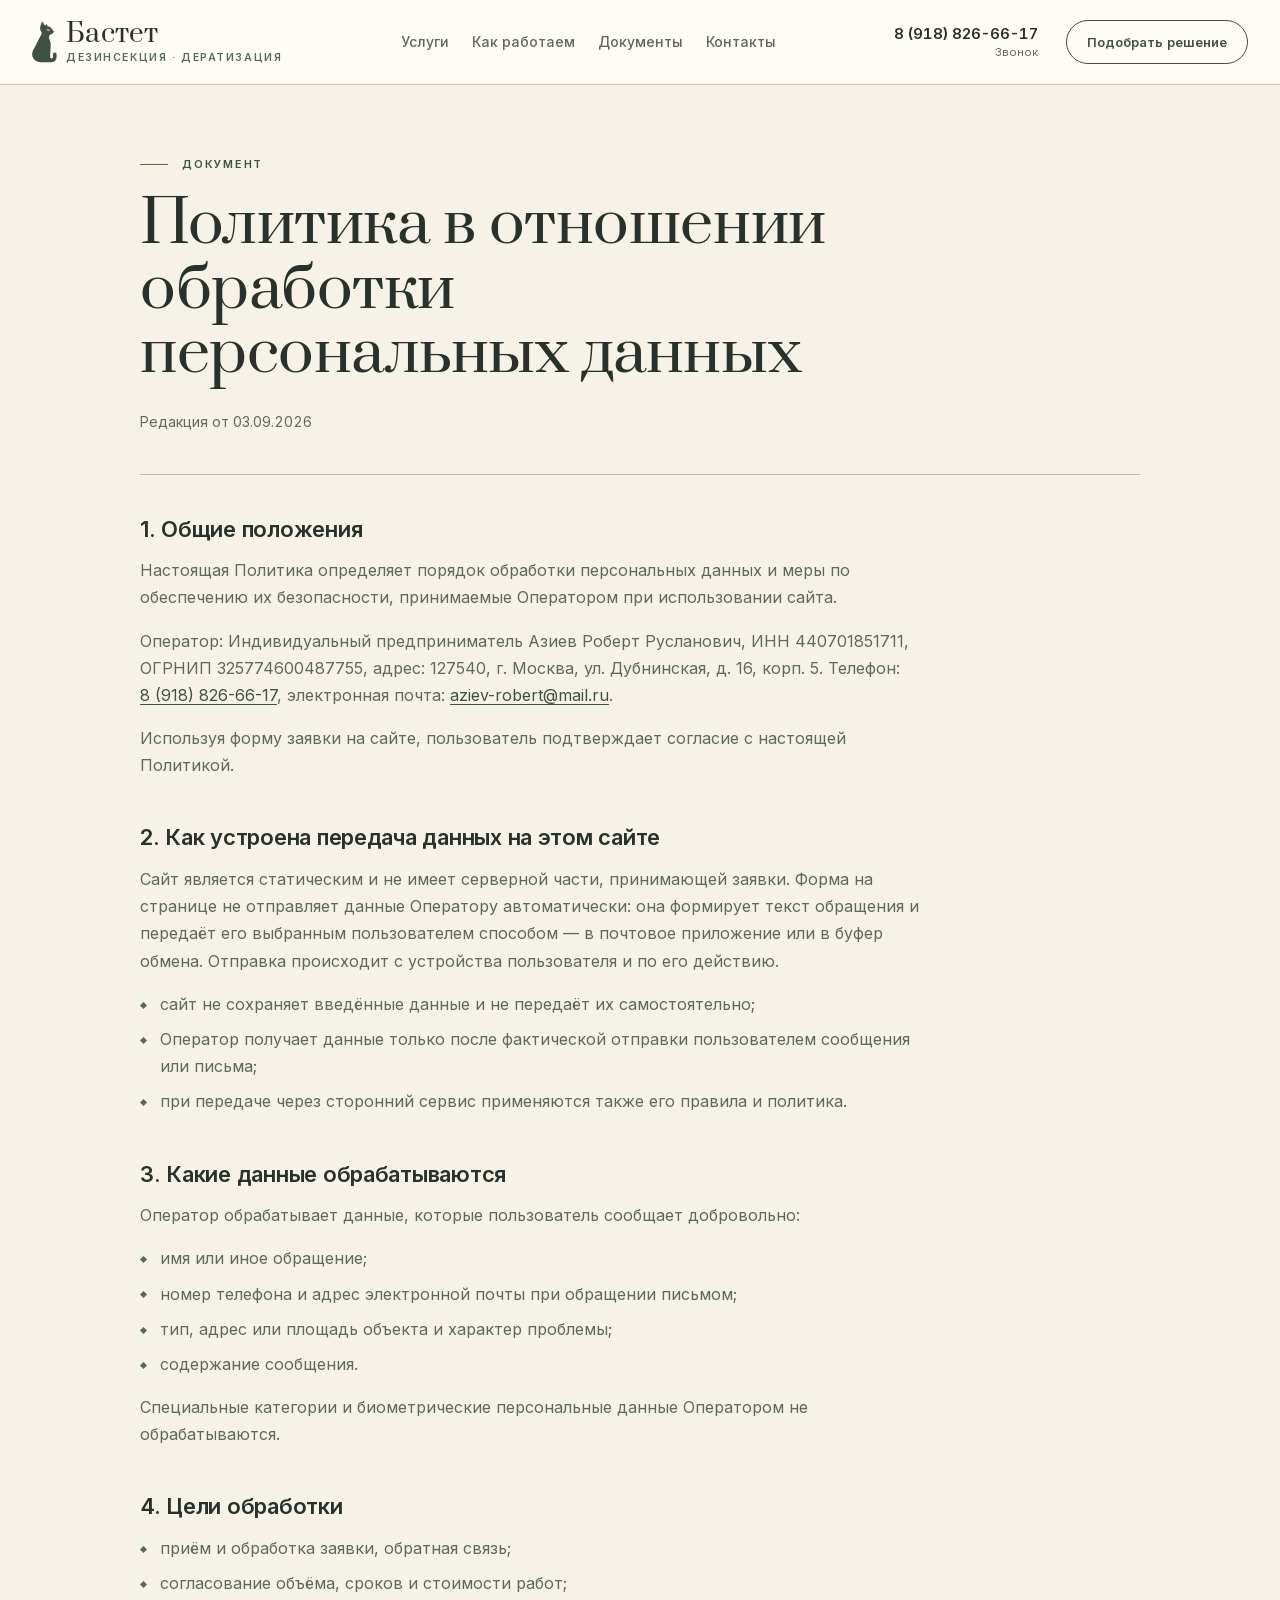
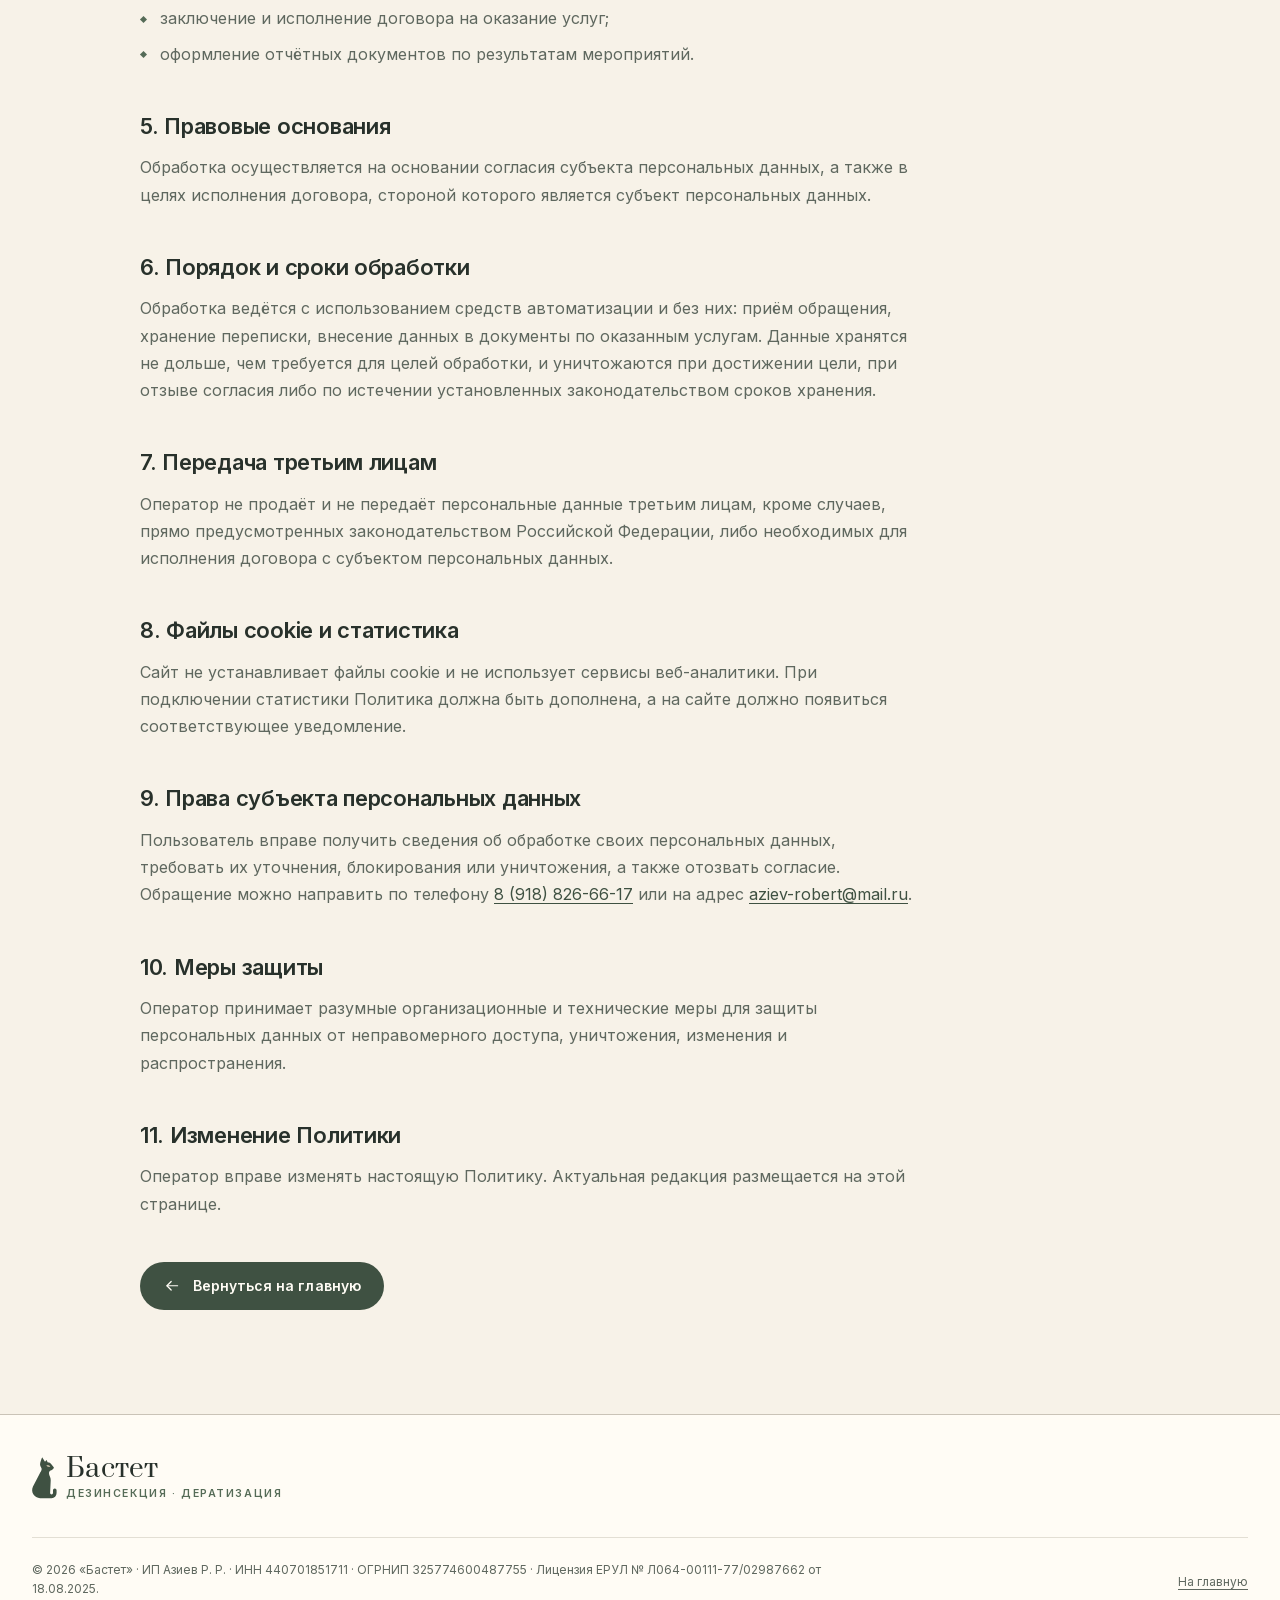
==== privacy.html @ 532c1da9 "«Бастет» — лендинг санитарной службы (V5) Статический сайт (HTML/CSS/vanilla JS): новый фирменный ст" ====
<!doctype html>
<html lang="ru" class="no-js">
<head>
  <meta charset="utf-8">
  <meta name="viewport" content="width=device-width, initial-scale=1">
  <script>document.documentElement.className = 'js';</script>
  <title>Политика обработки персональных данных — Бастет (ИП Азиев Р. Р.)</title>
  <meta name="description" content="Политика обработки персональных данных ИП Азиев Роберт Русланович.">
  <meta name="robots" content="noindex, follow">
  <meta name="theme-color" content="#FFFCF5">
  <link rel="icon" href="assets/icons/favicon.svg" type="image/svg+xml">
  <link rel="apple-touch-icon" href="assets/icons/apple-touch-icon.png">
  <link rel="preload" as="font" type="font/woff2" crossorigin href="assets/fonts/inter-cyrillic.woff2">
  <link rel="preload" as="font" type="font/woff2" crossorigin href="assets/fonts/inter-latin.woff2">
  <link rel="preload" as="font" type="font/woff2" crossorigin href="assets/fonts/prata-regular-cyrillic.woff2">
  <link rel="stylesheet" href="css/fonts.css">
  <link rel="stylesheet" href="css/styles.css">
</head>
<body class="legal-page">

<svg class="icon-sprite" aria-hidden="true" focusable="false" xmlns="http://www.w3.org/2000/svg">
  <!-- Знак «Бастет» — финальный, из brand/sprite-symbols.txt (генератор brand/build-marks.py). Силуэт = currentColor, глаз = CSS-переменная logo-eye. -->
  <symbol id="logo-bastet" viewBox="0 0 64 64"><path fill="currentColor" d="M29.4 3.2 L33.4 9.5 L35.5 7.1 C36.1 8 36.6 9.1 36.9 10.25 C39.4 10.3 41.1 11.5 42.2 12.9 L45.5 17.1 Q46.05 17.95 45.45 18.6 L44.25 19.8 C43.45 20.6 42.55 21.25 41.35 21.6 C39.85 22.05 38.95 23.35 38.95 25.25 C38.95 28.9 41.55 30.7 41.35 35.3 L40.5 53 A2 2 0 0 0 44.5 53 L44.5 49.1 A2.5 2.5 0 0 1 49.5 49.1 L49.5 53 A7 7 0 0 1 42.5 60 L26.5 60 A11 11 0 0 1 16.7 43.99 L25.9 26 C26.9 24 28.75 22 28.75 19.6 C28.75 17.4 26.5 16 26.5 13.2 C26.6 10.4 28.2 6.4 29.4 3.2 Z"/><path fill="var(--logo-eye, #E8D7BF)" style="fill:var(--logo-eye, #E8D7BF)" d="M35.1 14.6 Q38.35 13.35 40.8 16 Q37.6 17.5 35.1 14.6 Z"/></symbol>
  <symbol id="i-arrow-left" viewBox="0 0 24 24" fill="none" stroke="currentColor" stroke-width="1.7" stroke-linecap="round" stroke-linejoin="round"><path d="M20 12H5.5"/><path d="M11.2 6.2 5.4 12l5.8 5.8"/></symbol>
</svg>
  <a class="skip-link" href="#main">Перейти к содержанию</a>

  <header class="site-header scrolled" id="header">
    <div class="container nav-shell">
      <a class="brand" href="index.html" aria-label="Бастет — на главную">
        <svg class="brand-mark" aria-hidden="true" focusable="false"><use href="#logo-bastet"/></svg>
        <span><b>Бастет</b><small>дезинсекция · дератизация</small></span>
      </a>
      <nav class="desktop-nav" aria-label="Основное меню">
        <a href="index.html#services">Услуги</a>
        <a href="index.html#process">Как работаем</a>
        <a href="index.html#documents">Документы</a>
        <a href="index.html#contacts">Контакты</a>
      </nav>
      <a class="header-phone" href="tel:+79188266617"><b>8 (918) 826-66-17</b><small>Звонок</small></a>
      <a class="btn btn-primary header-cta" href="index.html#request">Подобрать решение</a>
    </div>
  </header>

  <main class="legal-main" id="main" tabindex="-1">
    <div class="container">
      <div class="legal-hero">
        <p class="section-label section-label-dark">Документ</p>
        <h1>Политика в&nbsp;отношении обработки персональных данных</h1>
        <p>Редакция от 03.09.2026</p>
      </div>

      <article class="legal-content">
        <!-- Служебная пометка для команды, посетителю не показывается (атрибут hidden).
             Увидеть её на странице: privacy.html?review=1. Когда заказчик утвердит текст,
             пометку удалить вместе с проверками маркера в tools/verify-static.mjs и tools/verify.mjs. -->
        <p class="legal-notice" id="reviewNote" hidden><b>[ПРОВЕРИТЬ]</b> Это типовой текст, подготовленный по структуре Федерального закона от 27.07.2006 № 152-ФЗ. Перед публикацией сайта его должен вычитать и утвердить заказчик — при необходимости с юристом.</p>

        <h2>1. Общие положения</h2>
        <p>Настоящая Политика определяет порядок обработки персональных данных и меры по обеспечению их безопасности, принимаемые Оператором при использовании сайта.</p>
        <p>Оператор: Индивидуальный предприниматель Азиев Роберт Русланович, ИНН 440701851711, ОГРНИП 325774600487755, адрес: 127540, г. Москва, ул. Дубнинская, д. 16, корп. 5. Телефон: <a href="tel:+79188266617">8 (918) 826-66-17</a>, электронная почта: <a href="mailto:aziev-robert@mail.ru">aziev-robert@mail.ru</a>.</p>
        <p>Используя форму заявки на сайте, пользователь подтверждает согласие с настоящей Политикой.</p>

        <h2>2. Как устроена передача данных на этом сайте</h2>
        <p>Сайт является статическим и не имеет серверной части, принимающей заявки. Форма на странице не отправляет данные Оператору автоматически: она формирует текст обращения и передаёт его выбранным пользователем способом — в почтовое приложение или в буфер обмена. Отправка происходит с устройства пользователя и по его действию.</p>
        <ul>
          <li>сайт не сохраняет введённые данные и не передаёт их самостоятельно;</li>
          <li>Оператор получает данные только после фактической отправки пользователем сообщения или письма;</li>
          <li>при передаче через сторонний сервис применяются также его правила и политика.</li>
        </ul>

        <h2>3. Какие данные обрабатываются</h2>
        <p>Оператор обрабатывает данные, которые пользователь сообщает добровольно:</p>
        <ul>
          <li>имя или иное обращение;</li>
          <li>номер телефона и адрес электронной почты при обращении письмом;</li>
          <li>тип, адрес или площадь объекта и характер проблемы;</li>
          <li>содержание сообщения.</li>
        </ul>
        <p>Специальные категории и биометрические персональные данные Оператором не обрабатываются.</p>

        <h2>4. Цели обработки</h2>
        <ul>
          <li>приём и обработка заявки, обратная связь;</li>
          <li>согласование объёма, сроков и стоимости работ;</li>
          <li>заключение и исполнение договора на оказание услуг;</li>
          <li>оформление отчётных документов по результатам мероприятий.</li>
        </ul>

        <h2>5. Правовые основания</h2>
        <p>Обработка осуществляется на основании согласия субъекта персональных данных, а также в целях исполнения договора, стороной которого является субъект персональных данных.</p>

        <h2>6. Порядок и&nbsp;сроки обработки</h2>
        <p>Обработка ведётся с использованием средств автоматизации и без них: приём обращения, хранение переписки, внесение данных в документы по оказанным услугам. Данные хранятся не дольше, чем требуется для целей обработки, и уничтожаются при достижении цели, при отзыве согласия либо по истечении установленных законодательством сроков хранения.</p>

        <h2>7. Передача третьим лицам</h2>
        <p>Оператор не продаёт и не передаёт персональные данные третьим лицам, кроме случаев, прямо предусмотренных законодательством Российской Федерации, либо необходимых для исполнения договора с субъектом персональных данных.</p>

        <h2>8. Файлы cookie и статистика</h2>
        <p>Сайт не устанавливает файлы cookie и не использует сервисы веб-аналитики. При подключении статистики Политика должна быть дополнена, а на сайте должно появиться соответствующее уведомление.</p>

        <h2>9. Права субъекта персональных данных</h2>
        <p>Пользователь вправе получить сведения об обработке своих персональных данных, требовать их уточнения, блокирования или уничтожения, а также отозвать согласие. Обращение можно направить по телефону <a href="tel:+79188266617">8 (918) 826-66-17</a> или на адрес <a href="mailto:aziev-robert@mail.ru">aziev-robert@mail.ru</a>.</p>

        <h2>10. Меры защиты</h2>
        <p>Оператор принимает разумные организационные и технические меры для защиты персональных данных от неправомерного доступа, уничтожения, изменения и распространения.</p>

        <h2>11. Изменение Политики</h2>
        <p>Оператор вправе изменять настоящую Политику. Актуальная редакция размещается на этой странице.</p>

        <p class="legal-back"><a class="btn btn-primary" href="index.html"><i class="ic" aria-hidden="true"><svg aria-hidden="true" focusable="false"><use href="#i-arrow-left"/></svg></i> Вернуться на главную</a></p>
      </article>
    </div>
  </main>

  <footer class="site-footer">
    <div class="container footer-main footer-main-legal">
      <a class="brand footer-brand" href="index.html" aria-label="Бастет — на главную"><svg class="brand-mark" aria-hidden="true" focusable="false"><use href="#logo-bastet"/></svg><span><b>Бастет</b><small>дезинсекция · дератизация</small></span></a>
    </div>
    <div class="container footer-bottom">
      <p>© <span id="year">2026</span> «Бастет» · ИП Азиев Р. Р. · ИНН 440701851711 · ОГРНИП 325774600487755 · Лицензия ЕРУЛ №&nbsp;<span class="nowrap">Л064-00111-77/02987662</span> от 18.08.2025.</p>
      <p><a class="footer-home" href="index.html">На главную</a></p>
    </div>
  </footer>
  <script>
    document.getElementById('year').textContent = String(new Date().getFullYear());
    /* Служебная пометка о вычитке видна только команде: privacy.html?review=1. */
    if (/[?&]review=1(?:&|$)/.test(location.search)) document.getElementById('reviewNote').hidden = false;
  </script>
</body>
</html>
---- css/fonts.css ----
/* Шрифты только локальные.
   Inter (SIL OFL) — текст и интерфейс; вариативный вес 400–700, два сабсета по unicode-range.
   На устройствах Apple стек падает на системный SF Pro через -apple-system.
   Prata (SIL OFL, assets/fonts/Prata-OFL.txt) — только заголовки, название «Бастет» и
   «Стоимость работ». У Prata одно начертание 400: полужирный и курсив не синтезируются
   (font-synthesis: none в styles.css). */
@font-face {
  font-family: "Inter";
  font-style: normal;
  font-weight: 400 700;
  font-display: swap;
  src: url("../assets/fonts/inter-cyrillic.woff2") format("woff2");
  unicode-range: U+0301, U+0400-045F, U+0490-0491, U+04B0-04B1, U+2116;
}

@font-face {
  font-family: "Inter";
  font-style: normal;
  font-weight: 400 700;
  font-display: swap;
  src: url("../assets/fonts/inter-latin.woff2") format("woff2");
  unicode-range: U+0000-00FF, U+0131, U+0152-0153, U+02BB-02BC, U+02C6, U+02DA, U+02DC, U+0304, U+0308, U+0329, U+2000-206F, U+20AC, U+2122, U+2191, U+2193, U+2212, U+2215, U+FEFF, U+FFFD;
}

@font-face {
  font-family: "Prata";
  font-style: normal;
  font-weight: 400;
  font-display: swap;
  src: url("../assets/fonts/prata-regular-latin.woff2") format("woff2");
  unicode-range: U+0000-00FF, U+0131, U+0152-0153, U+02BB-02BC, U+02C6, U+02DA, U+02DC, U+0304, U+0308, U+0329, U+2000-206F, U+20AC, U+2122, U+2191, U+2193, U+2212, U+2215, U+FEFF, U+FFFD;
}

/* Кириллица Prata объявлена после латиницы: при пересечении диапазонов браузер сначала
   проверяет последнее правило. Пробел и неразрывный пробел есть в кириллическом сабсете,
   поэтому заголовок без тире и цифр (например, H1 политики) не тянет латинский файл. */
@font-face {
  font-family: "Prata";
  font-style: normal;
  font-weight: 400;
  font-display: swap;
  src: url("../assets/fonts/prata-regular-cyrillic.woff2") format("woff2");
  unicode-range: U+0020, U+00A0, U+0301, U+0400-045F, U+0490-0491, U+04B0-04B1, U+2116;
}
---- css/styles.css ----
/* ==========================================================================
   «Бастет» V5. Основа — направление «арки» (ivory, песок, шалфей, арка-портал,
   арочные ниши, аркада процесса); дисциплина museum (волосяные линии, тихий
   аккордеон, охристый текстовый полутон); конверсия botanic (тёмная CTA-таблетка,
   заметное поле цены, светлые поля подбора). Правила: _dev/directions/SYNTHESIS.md.
   Prata — только заголовки, «Бастет» и «Стоимость работ», не меньше 18px.
   Цифры (номера, телефон, лицензия, ИНН) — Inter с tabular-nums.
   ========================================================================== */
:root {
  /* палитра V5 */
  --ivory: #F7F2E8;       /* основной фон */
  --milk: #FFFCF5;        /* поверхности, поля */
  --sand: #E8D7BF;        /* цоколь арки, поле цены */
  --sand-soft: #F3E9DA;   /* панели */
  --sand-line: #D9C6A8;   /* контуры арок и полей (декор) */
  --sage: #C8D5C1;        /* панель быстрого подбора */
  --sage-soft: #E6ECE1;   /* вторичные панели, арочные ниши */
  --sage-deep: #556B57;   /* акцентный текст и иконки */
  --sage-dark: #3F5142;   /* CTA, активные состояния, знак */
  --ochre-ink: #7A5F3F;   /* мелкие тёплые акценты текста */
  --ink: #28312B;         /* основной текст */
  --muted: #5F685F;       /* вторичный текст */
  --muted-deep: #5B645C;  /* вторичный текст на тонированных панелях (≥5:1) */
  --field-line: #7C8478;  /* границы полей и круглых кнопок */
  /* промежуточные ступени аркады: песок → шалфей */
  --arcade-2: #EFE8D8;
  --arcade-3: #ECE9DC;
  --arcade-4: #E9EADF;
  /* волосяные линии */
  --line: rgba(92, 76, 52, .17);
  --line-strong: rgba(92, 76, 52, .32);
  --error: #7A3424;
  --white: #FFFFFF;

  --serif: "Prata", Georgia, "Times New Roman", serif;
  --sans: "Inter", -apple-system, BlinkMacSystemFont, "Segoe UI", sans-serif;
  --radius-lg: 28px;
  --radius-md: 18px;
  --radius-sm: 12px;
  --fast: 180ms;
  --control: 320ms;
  --reveal: 520ms;
  --ease: cubic-bezier(.22, 1, .36, 1);
  --container: 1320px;
  --gutter: 32px;
  --section-space: 104px;
  --anchor-offset: 85px;  /* = низ шапки (84 + 1 px линии): над целью нет полосы соседнего раздела */
  --step: 14px;           /* шаг контура арки и цоколя */
  color-scheme: light;
}

*, *::before, *::after { box-sizing: border-box; }
html { min-width: 320px; background: var(--ivory); font-synthesis: none; -webkit-text-size-adjust: 100%; scroll-behavior: smooth; scroll-padding-top: var(--anchor-offset); }
html.hash-aligning { scroll-behavior: auto; }
body { min-width: 320px; margin: 0; background: var(--ivory); color: var(--ink); font-family: var(--sans); font-size: 16px; line-height: 1.6; -webkit-font-smoothing: antialiased; }
img, svg { display: block; max-width: 100%; }
button, input, select, textarea { color: inherit; font: inherit; }
button, a { -webkit-tap-highlight-color: transparent; }
a { color: inherit; text-decoration: none; }
p, h1, h2, h3, h4, ul, ol, dl, dd { margin-top: 0; }
h1, h2, h3, h4 { margin-bottom: 0; font-weight: 600; line-height: 1.15; text-wrap: balance; }
h1, h2 { font-family: var(--serif); font-weight: 400; letter-spacing: -.008em; }
b, strong { font-weight: 600; }
button, [type="button"], [type="submit"] { cursor: pointer; }
:focus-visible { outline: 3px solid var(--sage-dark); outline-offset: 4px; }
::selection { background: var(--sage); color: var(--ink); }
.container { width: min(calc(100% - var(--gutter) * 2), var(--container)); margin-inline: auto; }
.icon-sprite { position: absolute; width: 0; height: 0; overflow: hidden; }
.ic { display: inline-flex; flex: 0 0 auto; width: 1.25em; height: 1.25em; align-items: center; justify-content: center; }
.ic svg { width: 100%; height: 100%; }
.nowrap { white-space: nowrap; }
main:focus { outline: none; }
.visually-hidden { position: absolute !important; width: 1px !important; height: 1px !important; padding: 0 !important; margin: -1px !important; overflow: hidden !important; clip: rect(0,0,0,0) !important; white-space: nowrap !important; border: 0 !important; }
.skip-link { position: fixed; z-index: 1000; top: 12px; left: 12px; padding: 12px 18px; border-radius: 999px; transform: translateY(-180%); background: var(--sage-dark); color: var(--milk); font-weight: 600; }
.skip-link:focus { transform: none; }
.section { padding-block: var(--section-space); }

/* --- Рубрики: короткая охристая черта + капитель. Номеров разделов нет. ---- */
.section-label, .eyebrow, .panel-kicker { display: flex; margin: 0 0 20px; align-items: center; gap: 14px; color: var(--sage-deep); font-size: 11px; font-weight: 600; letter-spacing: .16em; line-height: 1.45; text-transform: uppercase; }
.section-label::before, .eyebrow::before, .panel-kicker::before { flex: 0 0 28px; height: 1px; background: var(--ochre-ink); content: ""; }
.section-label-dark { color: var(--sage-dark); }
/* На тонированных панелях рубрики темнее: контраст ≥7:1 вместо 4.8. */
.request-section .section-label, .license-panel .section-label, .control-grid .section-label, .picker-result .panel-kicker { color: var(--sage-dark); }
.section-heading, .request-heading { display: grid; margin-bottom: 52px; grid-template-columns: minmax(0, 1.6fr) minmax(0, .8fr); gap: 64px; align-items: end; }
.section-heading h2, .request-heading h2, .system-copy > h2, .documents-panel h2, .license-copy h2, .control-grid h2, .contact-inner h2 { font-size: clamp(34px, 3.2vw, 46px); line-height: 1.1; }
.section-heading > p, .request-heading > p { max-width: 400px; margin: 0 0 6px; color: var(--muted); line-height: 1.65; }

/* --- Кнопки: одна тёмная таблетка на экран, остальное — контур ----------- */
.btn { display: inline-flex; min-height: 48px; padding: 12px 22px; border: 1px solid transparent; border-radius: 999px; align-items: center; justify-content: center; gap: 12px; font-size: 14px; font-weight: 600; line-height: 1.25; letter-spacing: .005em; text-align: center; transition: color var(--fast), background-color var(--fast), border-color var(--fast); }
.btn .ic { transition: transform var(--fast) var(--ease); }
.btn:hover .ic { transform: translateX(3px); }
.btn:active { filter: brightness(.95); }
.btn-primary { background: var(--sage-dark); color: var(--milk); }
.btn-primary:hover { background: var(--ink); }
.btn-ghost { border-color: var(--field-line); background: transparent; color: var(--sage-dark); }
.btn-ghost:hover { border-color: var(--sage-dark); background: var(--sage-soft); }
/* Главная CTA: тёмная таблетка с кругом-стрелкой. */
.btn-large { min-height: 58px; padding: 7px 7px 7px 26px; gap: 18px; font-size: 15px; }
.btn-large .ic { width: 44px; height: 44px; padding: 12px; border-radius: 50%; background: var(--sage); color: var(--sage-dark); }
.btn-large:hover .ic { transform: translateX(2px); }
.round-link, .menu-button, .service-more { display: inline-flex; flex: 0 0 auto; width: 58px; height: 58px; padding: 17px; border: 1px solid var(--field-line); border-radius: 50%; align-items: center; justify-content: center; background: transparent; color: var(--sage-dark); transition: color var(--fast), background-color var(--fast), border-color var(--fast), transform var(--control) var(--ease); }
.round-link:hover, .service-more:hover { border-color: var(--sage-dark); background: var(--sage-dark); color: var(--milk); }
.round-link-dark { border-color: var(--sage-dark); background: var(--sage-dark); color: var(--milk); }
.round-link-dark:hover { border-color: var(--ink); background: var(--ink); }

/* --- Шапка: знак + «Бастет» (Prata) + дескриптор ------------------------- */
.site-header { position: sticky; z-index: 100; top: 0; border-bottom: 1px solid var(--line); background: var(--ivory); transition: background-color var(--fast), border-color var(--fast); }
.site-header.scrolled { background: var(--milk); border-bottom-color: var(--line-strong); }
.nav-shell { display: grid; min-height: 84px; grid-template-columns: auto minmax(0, 1fr) auto auto; align-items: center; gap: 28px; }
.brand { display: inline-flex; min-width: 0; justify-self: start; align-items: center; gap: 10px; color: var(--ink); }
/* Финальный знак (brand/sprite-symbols.txt): в квадрате 64 силуэт занимает x 15,5–49,5, y 3,2–60.
   Отрицательные поля ставят спину по краю контейнера и держат грудь ≈ .5em от «Б»;
   основание знака стоит на базовой линии дескриптора (align-items: center + размеры ниже). */
.brand-mark { flex: 0 0 auto; width: 46px; height: 46px; margin: 0 -11px 0 -11px; color: var(--sage-dark); }
.brand span { display: flex; min-width: 0; flex-direction: column; }
.brand b { font-family: var(--serif); font-size: 26px; font-weight: 400; line-height: 1.05; letter-spacing: .01em; }
.brand small { margin-top: 5px; color: var(--sage-deep); font-size: 10.5px; font-weight: 600; letter-spacing: .15em; line-height: 1.2; text-transform: uppercase; white-space: nowrap; }
.desktop-nav { display: flex; justify-content: center; gap: clamp(16px, 1.8vw, 30px); }
.desktop-nav a, .footer-nav a { position: relative; display: inline-flex; min-height: 44px; align-items: center; color: var(--muted); font-size: 14px; font-weight: 500; white-space: nowrap; transition: color var(--fast); }
.desktop-nav a::after { position: absolute; left: 0; right: 0; bottom: 9px; height: 1px; background: var(--ochre-ink); transform: scaleX(0); transform-origin: left; transition: transform var(--control) var(--ease); content: ""; }
.desktop-nav a:hover { color: var(--ink); }
.desktop-nav a:hover::after { transform: scaleX(1); }
.header-phone { display: flex; min-width: 0; padding-block: 8px; flex-direction: column; text-align: right; }
.header-phone b { font-size: 15px; line-height: 1.3; white-space: nowrap; font-variant-numeric: tabular-nums; }
.header-phone small { margin-top: 2px; color: var(--muted); font-size: 11px; line-height: 1.35; }
.header-cta { min-height: 44px; padding-inline: 20px; border-color: var(--sage-dark); background: transparent; color: var(--sage-dark); font-size: 13px; }
.header-cta:hover { background: var(--sage-dark); color: var(--milk); }
.menu-button { display: none; width: 46px; height: 46px; padding: 12px; }
.menu-button:hover { border-color: var(--sage-dark); }
.menu-button[aria-expanded="true"] { border-color: var(--sage-dark); background: var(--sage-dark); color: var(--milk); }
.menu-button .ic-close, .menu-button[aria-expanded="true"] .ic-open { display: none; }
.menu-button[aria-expanded="true"] .ic-close { display: inline-flex; }
/* Подложка под открытым меню: отделяет панель от страницы; касание по ней закрывает меню (app.js). */
.site-header.menu-open::before { position: absolute; top: 100%; left: 0; right: 0; height: 100vh; background: rgba(40, 49, 43, .28); content: ""; }
.mobile-menu { display: none; position: absolute; top: 100%; left: var(--gutter); right: var(--gutter); max-height: calc(100dvh - 96px); overflow: auto; padding: 6px 24px 10px; border: 1px solid var(--line-strong); border-top: 0; border-radius: 0 0 var(--radius-md) var(--radius-md); background: var(--milk); box-shadow: 0 22px 32px -28px rgba(40, 49, 43, .45); }
.mobile-menu.open { display: grid; }
.mobile-menu a { display: flex; min-height: 56px; padding-block: 12px; align-items: center; border-bottom: 1px solid var(--line); font-size: 17px; font-weight: 500; line-height: 1.3; }
.mobile-menu a:last-child { border-bottom: 0; color: var(--sage-dark); font-family: var(--sans); font-size: 17px; font-weight: 600; font-variant-numeric: tabular-nums; }

/* --- Hero: текст слева, фото в арке-портале на цоколе справа -------------- */
.hero { padding: 40px 0 0; }
.hero-card { display: grid; grid-template-columns: minmax(0, 7.4fr) minmax(0, 4.6fr); gap: 64px; align-items: stretch; }
.hero-copy { min-width: 0; padding-bottom: 34px; }
.hero .eyebrow { margin-bottom: 22px; }
.hero h1 { max-width: 800px; font-size: clamp(40px, 3.6vw, 52px); line-height: 1.1; letter-spacing: -.012em; }
.hero h1 span { color: var(--sage-deep); }
.hero-lead { max-width: 700px; margin: 22px 0 0; color: var(--ink); font-size: 17px; line-height: 1.55; text-wrap: pretty; }
/* 12 типов объектов — отдельное поле; колонки собираются сами:
   пищевые объекты / помещения / территория. Маркер — шалфейный ромб.
   Пункты в одну строку (nowrap): ряды колонок одной высоты, без пустых полос;
   колонки 1fr не уже самого длинного пункта. Ширины проверены для 768–1440+.
   Линии рядов идут через всё поле, как в таблице: пункты не последней колонки заходят
   в межколоночный зазор (отрицательное поле = зазору, вклад в ширину колонки прежний),
   поэтому разная ширина колонок не даёт линий разной длины. */
.object-list { --ol-gap: 24px; display: grid; max-width: 800px; margin: 14px 0 0; padding: 4px 22px; grid-template-columns: repeat(3, 1fr); grid-template-rows: repeat(4, auto); grid-auto-flow: column; column-gap: var(--ol-gap); border: 1px solid var(--sand-line); border-radius: var(--radius-md); background: var(--milk); list-style: none; }
.object-list li { position: relative; padding: 8px 0 8px 15px; border-top: 1px solid var(--line); font-size: 14px; line-height: 1.4; white-space: nowrap; }
.object-list li:nth-child(-n+8) { margin-right: calc(var(--ol-gap) * -1); padding-right: var(--ol-gap); }
.object-list li:nth-child(4n+1) { border-top: 0; }
.object-list li::before { position: absolute; left: 1px; top: 15px; width: 5px; height: 5px; background: var(--sage-deep); transform: rotate(45deg); content: ""; }
.hero-actions { display: flex; margin-top: 24px; align-items: center; gap: 12px; }
/* Поле цены — «этикетка»: песок заметно темнее фона, тонкая внутренняя рамка, ниша с ярлыком. */
.price-note { position: relative; display: grid; max-width: 800px; margin: 18px 0 0; padding: 16px 24px 16px 16px; grid-template-columns: 46px minmax(0, 1fr); gap: 18px; align-items: center; border-radius: var(--radius-md); background: var(--sand); color: var(--ink); font-size: 15px; line-height: 1.5; }
.price-note::before { position: absolute; inset: 5px; border: 1px solid rgba(122, 95, 63, .24); border-radius: 13px; pointer-events: none; content: ""; }
.price-note > .ic { width: 46px; height: 56px; padding: 18px 12px 12px; border-radius: 23px 23px 6px 6px; background: var(--milk); color: var(--sage-dark); }
.price-note > span { text-wrap: pretty; }
.price-note b { display: block; margin-bottom: 2px; font-family: var(--serif); font-size: 24px; font-weight: 400; line-height: 1.2; letter-spacing: -.005em; }
.license-line { display: flex; width: fit-content; max-width: 100%; margin: 16px 0 0; padding: 6px 14px 6px 10px; align-items: center; gap: 8px; border: 1px solid var(--line-strong); border-radius: 999px; color: var(--ink); font-size: 13px; font-weight: 500; line-height: 1.4; font-variant-numeric: tabular-nums; }
.license-line .ic { font-size: 18px; color: var(--sage-deep); }

/* Арка: радиус 999px браузер сводит ровно к половине ширины — полукруг при любой
   высоте. Контур концентричен арке (равный зазор сверху и по бокам), цоколь шире арки.
   Высота арки не больше ~двух её ширин: на узком desktop она стоит на полу, а не тянется. */
.hero-visual { --arch-w: calc((min(100vw - 64px, 1320px) - 64px) * .383 - 56px); position: relative; min-width: 0; height: 100%; max-height: calc(var(--arch-w) * 2.1 + var(--step)); margin: var(--step) calc(var(--step) * 2) 0; padding-bottom: var(--step); align-self: end; }
.hero-visual picture { display: block; height: 100%; min-height: 440px; overflow: hidden; border-radius: 999px 999px 0 0; background: var(--sand); }
.hero-visual img { width: 100%; height: 100%; object-fit: cover; object-position: 79% 50%; }
.hero-visual::before { position: absolute; top: calc(var(--step) * -1); left: calc(var(--step) * -1); right: calc(var(--step) * -1); bottom: var(--step); border: 1px solid var(--sand-line); border-bottom: 0; border-radius: 999px 999px 0 0; pointer-events: none; content: ""; }
.hero-visual::after { position: absolute; left: calc(var(--step) * -2); right: calc(var(--step) * -2); bottom: 0; height: var(--step); border-radius: 2px 2px 0 0; background: var(--sand); content: ""; }
.hero-visual img, .service-card img, .system-image img, .contact-photo img { filter: saturate(.92); }

/* --- Proof-rail: «пол», на котором стоит арка; иконки в арочных нишах ----- */
.proof-rail { display: grid; grid-template-columns: repeat(3, minmax(0, 1fr)); border-top: 1px solid var(--line-strong); border-bottom: 1px solid var(--line); }
.proof-item { display: flex; min-width: 0; padding: 24px 28px; align-items: flex-start; gap: 16px; border-left: 1px solid var(--line); }
.proof-item:first-child { padding-left: 0; border-left: 0; }
.proof-item > .ic { width: 42px; height: 52px; padding: 17px 10px 11px; border-radius: 21px 21px 5px 5px; background: var(--sage-soft); color: var(--sage-dark); }
.proof-item > span { display: flex; min-width: 0; flex-direction: column; }
.proof-item b { font-family: var(--serif); font-size: 19px; font-weight: 400; line-height: 1.25; }
.proof-item small { margin-top: 4px; color: var(--muted); font-size: 13px; line-height: 1.45; font-variant-numeric: tabular-nums; }

/* --- Быстрый подбор: шалфейная панель, светлые поля, шаг в круге ---------- */
.quick-section { padding-top: 44px; }
.quick-panel { position: relative; isolation: isolate; display: grid; padding: 32px 36px; overflow: hidden; border-radius: var(--radius-lg); grid-template-columns: minmax(0, 1.15fr) minmax(0, 1fr) 22px minmax(0, 1fr) 58px; align-items: center; gap: 20px; background: var(--sage); }
.quick-panel h2 { max-width: 300px; font-size: 30px; line-height: 1.15; }
.quick-panel .section-label { margin-bottom: 12px; }
/* Цифры — только Inter (правило 1 SYNTHESIS): «2» в заголовке Prata набрана Inter. */
.quick-panel h2 .num { font-family: var(--sans); font-size: .9em; font-weight: 400; font-variant-numeric: tabular-nums; letter-spacing: 0; }
.quick-go-label { display: none; }
/* Единственная водяная кошка на странице — тот же символ, что и логотип, 5%.
   Встаёт сразу за заголовком: у h2 max-width 300px, поэтому left = отступ 36 + 300 — текст
   её не касается. На 1181–1279 места до первого поля нет — кошку не ставим (SYNTHESIS, п. 4). */
.quick-mark { position: absolute; z-index: -1; left: 336px; bottom: 12px; width: 128px; height: 128px; color: var(--sage-dark); opacity: .05; pointer-events: none; --logo-eye: currentColor; }
.quick-field { position: relative; display: grid; min-width: 0; min-height: 84px; padding: 14px 42px 14px 14px; border: 1px solid var(--sage-deep); border-radius: var(--radius-md); grid-template-columns: 36px minmax(0, 1fr); align-items: center; gap: 14px; background: var(--milk); cursor: pointer; transition: border-color var(--fast), background-color var(--fast); }
.quick-field:hover { border-color: var(--sage-dark); background: var(--white); }
.quick-field:focus-within { outline: 3px solid var(--sage-dark); outline-offset: 3px; }
.step-number { display: flex; width: 36px; height: 36px; border-radius: 50%; align-items: center; justify-content: center; background: var(--sage-dark); color: var(--milk); font-size: 14px; font-weight: 600; line-height: 1; font-variant-numeric: tabular-nums; }
.quick-field > span:nth-child(2) { display: flex; min-width: 0; flex-direction: column; }
.quick-field b { font-size: 14px; line-height: 1.3; }
.quick-field small { margin-top: 2px; color: var(--muted); font-size: 13px; line-height: 1.35; overflow-wrap: anywhere; }
.quick-field.filled small { color: var(--ink); font-weight: 500; }
.quick-field select { position: absolute; z-index: 2; inset: 0; width: 100%; height: 100%; font-size: 16px; opacity: 0; cursor: pointer; }
.quick-field > .ic { position: absolute; right: 16px; width: 15px; color: var(--sage-dark); pointer-events: none; }
.quick-arrow { width: 22px; color: var(--sage-dark); }
.quick-error { grid-column: 1 / -1; margin: 0; color: var(--error); font-size: 13px; font-weight: 600; }
.quick-error:empty { display: none; }

/* --- Услуги: тихий аккордеон на волосяных линиях, фото раскрытой — в арке -- */
.service-gallery { border-top: 1px solid var(--line-strong); }
.service-card { position: relative; display: grid; min-width: 0; border-bottom: 1px solid var(--line-strong); grid-template-columns: 64px minmax(0, 340px) minmax(0, 1fr) 52px; grid-template-areas: "title title title action" ". media detail detail"; column-gap: 40px; cursor: pointer; }
.service-card.is-open { cursor: default; }
.service-card-copy { display: grid; min-width: 0; min-height: 104px; grid-area: title; grid-template-columns: 64px minmax(0, 1fr); column-gap: 40px; align-items: center; }
.service-card-copy > span { color: var(--ochre-ink); font-size: 15px; font-weight: 600; letter-spacing: .06em; font-variant-numeric: tabular-nums; }
.service-card-copy h3 { font-family: var(--serif); font-size: clamp(26px, 2.7vw, 38px); font-weight: 400; line-height: 1.15; letter-spacing: -.008em; }
.service-more { grid-area: action; align-self: center; width: 52px; height: 52px; padding: 15px; }
.service-card.is-open .service-more { border-color: var(--sage-dark); background: var(--sage-dark); color: var(--milk); transform: rotate(90deg); cursor: default; }
.service-card > picture, .service-card-detail { display: none; }
.service-card.is-open > picture, .no-js .service-card > picture { display: block; grid-area: media; min-width: 0; margin: 0 0 44px; aspect-ratio: 4 / 5; overflow: hidden; border-radius: 50% 50% var(--radius-sm) var(--radius-sm) / 40% 40% var(--radius-sm) var(--radius-sm); background: var(--sand); }
.service-card picture img { width: 100%; height: 100%; object-fit: cover; object-position: 40% 50%; }
.service-card.is-open .service-card-detail, .no-js .service-card-detail { display: block; grid-area: detail; min-width: 0; margin: 0 0 44px; align-self: center; }
.service-card.is-open > picture, .service-card.is-open .service-card-detail { animation: panel-in var(--control) var(--ease); }
.service-card-detail .panel-kicker { margin-bottom: 16px; }
.service-card-detail h4 { max-width: 640px; font-family: var(--serif); font-size: clamp(24px, 2.3vw, 32px); font-weight: 400; line-height: 1.22; }
.service-card-detail > p:not(.panel-kicker) { max-width: 640px; margin: 18px 0 0; color: var(--muted); line-height: 1.65; }
.service-card-detail ul { display: grid; max-width: 640px; padding: 0; margin: 24px 0 0; grid-template-columns: repeat(2, minmax(0, 1fr)); column-gap: 28px; border-top: 1px solid var(--line); list-style: none; }
.service-card-detail li { position: relative; padding: 11px 0 11px 18px; border-bottom: 1px solid var(--line); color: var(--ink); font-size: 14.5px; line-height: 1.45; }
.service-card-detail li::before, .compact-list li::before, .clients-copy li::before, .legal-content li::before { position: absolute; left: 1px; top: 19px; width: 5px; height: 5px; background: var(--sage-deep); transform: rotate(45deg); content: ""; }
/* «Дезинсекция» (раскрыта по умолчанию): в мастере 1200×900 шапочка стоит у самого верхнего
   края кадра, и свод арки срезал голову при любом object-position. Опускаем кадр под свод:
   сверху поле цвета светлой стены с фото, верхний край кадра растушёван в это поле —
   голова целиком внутри арки, фигура не «безголовая». Файлы изображений не менялись. */
.service-card[data-service="disinsection"] > picture { padding-top: 12%; background: #E2DFDA; }
.service-card[data-service="disinsection"] picture img { object-position: 22% 0; -webkit-mask-image: linear-gradient(to bottom, transparent 0, #000 44px); mask-image: linear-gradient(to bottom, transparent 0, #000 44px); }
[data-service="deratization"] img { object-position: 55% center; }
[data-service="acaricidal"] img { object-position: 50% center; }

/* --- Оборудование и препараты: витрина milk, вкладки-таблетка ------------- */
.system-section { border-block: 1px solid var(--line); background: var(--milk); }
.system-panel { display: grid; grid-template-columns: minmax(0, 7fr) minmax(0, 5fr); gap: 32px 56px; }
.system-copy { display: contents; }
.system-copy > .section-label { grid-column: 1 / -1; margin-bottom: -12px; }
.system-copy > h2 { grid-column: 1 / -1; max-width: 820px; }
.system-tabs { display: flex; justify-self: start; padding: 4px; border: 1px solid var(--line-strong); border-radius: 999px; grid-column: 1 / -1; background: var(--ivory); }
.system-tab { min-height: 46px; padding: 12px 26px; border: 0; border-radius: 999px; background: transparent; color: var(--muted); font-size: 14px; font-weight: 600; transition: background-color var(--control), color var(--control); }
.system-tab.active { background: var(--sage-dark); color: var(--milk); }
.system-tab:hover:not(.active) { background: var(--sage-soft); color: var(--ink); }
.system-content { min-width: 0; grid-column: 1; grid-row: 4; align-self: start; transition: opacity 160ms ease; }
.system-content > p { max-width: 680px; margin-bottom: 24px; color: var(--muted); text-wrap: pretty; }
.equipment-grid, .compact-list { display: grid; padding: 0; margin: 0; grid-template-columns: repeat(2, minmax(0, 1fr)); gap: 0 28px; list-style: none; }
.equipment-grid li { display: flex; min-width: 0; min-height: 76px; padding: 14px 0; border-top: 1px solid var(--line); gap: 16px; align-items: center; font-size: 14.5px; line-height: 1.45; }
.equipment-ill { display: block; flex: 0 0 40px; width: 40px; height: 40px; color: var(--sage-deep); --ill-fill: var(--sage-deep); }
.equipment-ill svg { width: 100%; height: 100%; }
.compact-list li { position: relative; padding: 16px 0 16px 18px; border-top: 1px solid var(--line); color: var(--ink); font-size: 14.5px; line-height: 1.45; }
.compact-list li::before { top: 24px; }
.system-image { display: block; min-width: 0; width: 100%; aspect-ratio: 4 / 3; grid-column: 2; grid-row: 4; align-self: start; overflow: hidden; border-radius: var(--radius-lg); background: var(--sand-soft); transition: opacity 160ms ease; }
.system-image img { width: 100%; height: 100%; object-fit: cover; object-position: center; }
.system-content.swapping, .system-image.swapping { opacity: 0; }
.nojs-system { grid-column: 1 / -1; padding-top: 24px; border-top: 1px solid var(--line); }
.nojs-system h3 { margin: 20px 0 12px; font-family: var(--serif); font-size: 24px; font-weight: 400; }
.nojs-system p { color: var(--muted); }

/* --- Процесс: восходящая аркада песок → шалфей --------------------------- */
.process-list { display: grid; padding: 0; margin: 0; grid-template-columns: repeat(5, minmax(0, 1fr)); gap: 14px; align-items: end; border-bottom: 1px solid var(--line-strong); list-style: none; }
.process-list li { display: flex; min-width: 0; min-height: 296px; padding: 36px 20px 32px; border-radius: 999px 999px 0 0; flex-direction: column; align-items: center; background: var(--sand-soft); text-align: center; }
.process-list li:nth-child(2) { min-height: 316px; background: var(--arcade-2); }
.process-list li:nth-child(3) { min-height: 336px; background: var(--arcade-3); }
.process-list li:nth-child(4) { min-height: 356px; background: var(--arcade-4); }
.process-list li:nth-child(5) { min-height: 376px; background: var(--sage-soft); }
.process-list li > span { display: flex; margin-bottom: 14px; flex-direction: column; align-items: center; gap: 14px; }
.process-list li > span .ic { width: 48px; height: 48px; padding: 13px; border-radius: 50%; background: var(--milk); color: var(--sage-dark); }
.process-list li > span b { color: var(--ochre-ink); font-size: 30px; font-weight: 400; line-height: 1; letter-spacing: -.01em; font-variant-numeric: tabular-nums; }
/* Иконка и номер — у вершины арки; подпись прижата к низу. Заголовок — коробка в две строки
   с текстом по нижнему краю, описание — не ниже самого длинного: подписи всех шагов стоят на
   одной линии над плинтусом, а подъём выражают сами арки. */
.process-list h3 { display: flex; min-height: 2.5em; margin-top: auto; align-items: flex-end; justify-content: center; font-family: var(--serif); font-size: 20px; font-weight: 400; line-height: 1.25; }
.process-list p { min-height: calc(2 * 1.55em); max-width: 220px; margin: 10px 0 0; color: var(--muted-deep); font-size: 14px; line-height: 1.55; }

/* --- Контроль эффективности: песочная панель, дни — Inter tabular -------- */
.control-section { padding-top: 0; }
.control-grid { display: grid; padding: 52px; border-radius: var(--radius-lg); grid-template-columns: minmax(0, 1fr) minmax(0, 1fr); gap: 64px; align-items: start; background: var(--sand-soft); }
.control-grid h2 { font-size: clamp(32px, 3.2vw, 46px); }
.control-grid > div > p:last-child { margin: 22px 0 0; color: var(--muted-deep); }
.control-timeline { padding: 0; margin: 0; list-style: none; }
.control-timeline li { display: grid; grid-template-columns: 112px minmax(0, 1fr); gap: 6px 24px; padding: 22px 0; border-top: 1px solid var(--line-strong); }
.control-timeline li:first-child { padding-top: 0; border-top: 0; }
.control-timeline li:last-child { padding-bottom: 0; }
.control-timeline b { display: inline-flex; grid-column: 1; grid-row: 1 / span 2; min-height: 30px; padding: 3px 12px; align-self: start; justify-self: start; align-items: center; border: 1px solid var(--sand-line); border-radius: 999px; background: var(--milk); color: var(--ochre-ink); font-size: 13px; font-weight: 600; line-height: 1.3; white-space: nowrap; font-variant-numeric: tabular-nums; }
.control-timeline strong { grid-column: 2; font-family: var(--serif); font-size: 20px; font-weight: 400; line-height: 1.3; }
.control-timeline span { grid-column: 2; color: var(--muted-deep); font-size: 14.5px; }

/* --- Документы: арочные ниши и волосяные линии --------------------------- */
/* У раздела нет верхнего отступа (он продолжает «Контроль»): после перехода по якорю
   рубрика не должна прилипать к линии шапки. */
.documents-section { padding-top: 0; scroll-margin-top: 24px; }
.documents-panel { display: grid; grid-template-columns: repeat(3, minmax(0, 1fr)); gap: 0 40px; }
.documents-panel > div { grid-column: 1 / -1; padding-bottom: 36px; }
.documents-panel article { display: grid; padding: 28px 0 4px; grid-template-columns: 48px minmax(0, 1fr); gap: 20px; align-items: start; align-content: start; border-top: 1px solid var(--line-strong); }
.documents-panel article > .ic { width: 48px; height: 58px; padding: 19px 12px 13px; border-radius: 24px 24px 6px 6px; background: var(--sage-soft); color: var(--sage-dark); }
.documents-panel h3 { font-family: var(--serif); font-size: 22px; font-weight: 400; line-height: 1.22; }
.documents-panel article p { margin: 10px 0 0; color: var(--muted); font-size: 15px; line-height: 1.55; }

/* --- Лицензия (бейдж) и контрагенты ------------------------------------- */
.license-panel { display: grid; margin-top: 64px; padding: 52px; border-radius: var(--radius-lg); grid-template-columns: minmax(0, 1fr) minmax(0, 1fr); gap: 64px; background: var(--sage-soft); }
.license-copy h2 { font-size: clamp(32px, 3.2vw, 46px); }
/* Бейдж со скруглением 16px: при переносе даты на вторую строку он не превращается в «стадион». */
.license-number { display: flex; width: fit-content; max-width: 100%; margin: 24px 0 22px; padding: 10px 20px; flex-wrap: wrap; align-items: baseline; gap: 2px 12px; border: 1px solid var(--sage-deep); border-radius: 16px; background: var(--milk); color: var(--sage-dark); font-size: 16px; font-weight: 600; line-height: 1.4; font-variant-numeric: tabular-nums; }
.license-number .license-date { color: var(--muted-deep); font-size: 13px; font-weight: 500; }
.license-copy > p:last-child { margin: 0; color: var(--muted-deep); font-size: 15px; }
.clients-copy { padding-left: 48px; border-left: 1px solid var(--line-strong); }
.clients-copy > span { display: block; font-family: var(--serif); font-size: 22px; line-height: 1.3; }
.clients-copy ul { display: grid; padding: 0; margin: 22px 0 18px; border-top: 1px solid var(--line); list-style: none; }
.clients-copy li { position: relative; padding: 11px 0 11px 18px; border-bottom: 1px solid var(--line); color: var(--ink); font-size: 14.5px; line-height: 1.45; }
.clients-copy small { display: block; color: var(--muted-deep); font-size: 12px; line-height: 1.6; }

/* --- Заявка: одна поверхность, результат подбора на песке ----------------- */
.request-section { background: var(--sage-soft); }
.request-section .request-heading > p { color: var(--muted-deep); }
.request-shell { display: grid; border: 1px solid var(--line); border-radius: var(--radius-lg); grid-template-columns: minmax(0, 7fr) minmax(0, 5fr); overflow: hidden; background: var(--milk); }
.request-form { min-width: 0; padding: 44px; }
.field { min-width: 0; margin-bottom: 22px; }
.field > label, .field > legend { display: block; padding: 0; margin-bottom: 9px; font-size: 13px; font-weight: 600; }
.field input, .field select, .field textarea { width: 100%; border: 1px solid var(--field-line); border-radius: var(--radius-sm); background: var(--milk); color: var(--ink); font-size: 16px; transition: border-color var(--fast), background-color var(--fast); }
.field input, .field select { min-height: 52px; padding: 12px 14px; }
.field textarea { min-height: 112px; padding: 14px; resize: vertical; }
.field input::placeholder, .field textarea::placeholder { color: var(--muted); opacity: 1; }
.field input:hover, .field select:hover, .field textarea:hover { border-color: var(--sage-deep); }
.field input:focus, .field select:focus, .field textarea:focus { outline: 2px solid var(--sage-deep); outline-offset: 2px; border-color: var(--sage-deep); background: var(--white); }
.form-row { display: grid; grid-template-columns: repeat(2, minmax(0, 1fr)); gap: 16px; }
.issues-field { padding: 0; margin-inline: 0; border: 0; }
.issues { display: flex; flex-wrap: wrap; gap: 8px; }
.choice { position: relative; }
.choice input { position: absolute; width: 1px; height: 1px; min-height: 0; opacity: 0; }
.choice span { display: inline-flex; min-width: 44px; min-height: 44px; padding: 10px 16px; border: 1px solid var(--field-line); border-radius: 999px; align-items: center; background: var(--milk); color: var(--ink); font-size: 13px; font-weight: 500; cursor: pointer; transition: color var(--fast), background-color var(--fast), border-color var(--fast); }
.choice:hover span { border-color: var(--sage-deep); background: var(--sage-soft); }
.choice input:checked + span { border-color: var(--sage-dark); background: var(--sage-dark); color: var(--milk); }
.choice input:focus-visible + span { outline: 3px solid var(--sage-dark); outline-offset: 3px; }
.consent { display: grid; min-height: 44px; padding-block: 5px; margin: 4px 0 24px; grid-template-columns: 22px minmax(0, 1fr); align-items: start; gap: 12px; color: var(--muted); font-size: 12.5px; line-height: 1.6; cursor: pointer; }
.consent input { width: 22px; height: 22px; margin: 0; accent-color: var(--sage-dark); }
.consent a { color: var(--sage-dark); text-decoration: underline; text-underline-offset: 3px; }
.form-actions { display: flex; flex-wrap: wrap; gap: 10px; }
.form-actions .btn { min-height: 52px; padding-inline: 22px; }
.form-note { margin: 0 0 18px; color: var(--muted); font-size: 12.5px; line-height: 1.5; }
.field-error { margin: 8px 0 0; color: var(--error); font-size: 13px; font-weight: 600; line-height: 1.45; }
.field-error[hidden] { display: none; }
.field-error-consent { margin: -18px 0 22px 34px; }
.field input[aria-invalid="true"] { border-color: var(--error); box-shadow: inset 0 0 0 1px var(--error); }
.consent input[aria-invalid="true"] { outline: 2px solid var(--error); outline-offset: 2px; }
.form-status { min-height: 22px; margin: 16px 0 0; color: var(--error); font-size: 13px; font-weight: 600; }
.form-status.success { color: var(--sage-dark); }
.picker-result { display: flex; min-width: 0; padding: 44px; border-left: 1px solid var(--line); flex-direction: column; justify-content: flex-start; background: var(--sand-soft); }
.picker-result:focus { outline: none; }
.picker-result:focus-visible { outline: 3px solid var(--sage-dark); outline-offset: -3px; }
.picker-result h3 { max-width: 440px; font-family: var(--serif); font-size: 30px; font-weight: 400; line-height: 1.18; }
.picker-result > p:not(.panel-kicker) { margin: 18px 0 0; color: var(--muted-deep); font-size: 15px; }
.result-preview { padding: 0; margin: 26px 0 0; list-style: none; }
.result-preview li { display: flex; min-height: 60px; padding: 12px 0; border-top: 1px solid var(--line-strong); align-items: center; gap: 14px; font-size: 14.5px; }
.result-preview .ic { width: 34px; height: 40px; padding: 13px 8px 7px; border-radius: 17px 17px 4px 4px; background: var(--milk); color: var(--sage-dark); }
.result-service { padding: 20px 0; border-bottom: 1px solid var(--line-strong); }
.result-service > b { font-family: var(--serif); font-size: 21px; font-weight: 400; line-height: 1.25; }
.result-service ul { padding: 0; margin: 10px 0 0; list-style: none; }
.result-service li { margin-top: 8px; color: var(--muted-deep); font-size: 13.5px; line-height: 1.6; }
.result-service li b { color: var(--ink); }
.picker-result > .result-note { margin: 18px 0 0; padding: 14px 16px; border: 1px solid var(--sand-line); border-radius: var(--radius-sm); background: var(--milk); color: var(--ochre-ink); font-size: 13.5px; }

/* --- Контакты: широкий кадр, затем открытые действия ---------------------- */
.contact-section { display: grid; width: min(calc(100% - var(--gutter) * 2), var(--container)); padding-block: var(--section-space); margin-inline: auto; gap: 48px; }
.contact-photo { width: 100%; height: 380px; overflow: hidden; border-radius: var(--radius-lg); background: var(--sand); }
.contact-photo img { width: 100%; height: 100%; object-fit: cover; object-position: 50% 8%; }
.contact-shade { display: none; }
.contact-inner { display: grid; width: 100%; grid-template-columns: minmax(0, 1fr) minmax(0, 1fr); gap: 28px 64px; align-items: start; }
.contact-inner > div:first-child { grid-column: 1; grid-row: 1; }
.contact-inner > div:first-child > p:last-child { max-width: 420px; margin: 22px 0 0; color: var(--muted); }
.contact-inner > .btn { grid-column: 1; justify-self: start; }
.contact-links { grid-column: 2; grid-row: 1 / span 2; }
.contact-links a { display: flex; min-width: 0; min-height: 96px; padding: 20px 0; border-bottom: 1px solid var(--line-strong); align-items: center; gap: 20px; transition: color var(--fast); }
.contact-links a:first-child { border-top: 1px solid var(--line-strong); }
.contact-links a:hover { color: var(--sage-deep); }
.contact-links a > .ic { width: 46px; height: 56px; padding: 18px 12px 12px; border-radius: 23px 23px 6px 6px; background: var(--sage-soft); color: var(--sage-dark); }
.contact-links span { display: flex; min-width: 0; flex-direction: column; }
.contact-links b { font-size: clamp(19px, 2vw, 26px); font-weight: 500; line-height: 1.25; letter-spacing: -.01em; overflow-wrap: anywhere; }
.contact-links a[href^="tel:"] b { font-variant-numeric: tabular-nums; }
.contact-links small { margin-top: 4px; color: var(--muted); font-size: 12.5px; line-height: 1.4; }

/* --- Подвал -------------------------------------------------------------- */
.site-footer { border-top: 1px solid var(--line-strong); background: var(--milk); }
.footer-main { display: grid; padding: 40px 0 36px; grid-template-columns: minmax(0, 1fr) minmax(0, 1.1fr) auto; align-items: start; gap: 40px; }
.footer-id { min-width: 0; }
.footer-owner { margin: 12px 0 0; color: var(--muted); font-size: 13px; }
.requisites { display: grid; margin: 0; grid-template-columns: repeat(3, minmax(0, 1fr)); gap: 20px; }
.requisites dt { color: var(--muted); font-size: 11px; font-weight: 600; letter-spacing: .12em; text-transform: uppercase; }
.requisites dd { margin: 6px 0 0; font-size: 13.5px; font-variant-numeric: tabular-nums; overflow-wrap: anywhere; }
.footer-nav { display: grid; grid-template-columns: auto auto; gap: 0 28px; margin-top: -10px; }
.footer-nav a { min-width: 44px; }
.footer-nav a:hover { color: var(--ink); text-decoration: underline; text-underline-offset: 5px; }
.footer-bottom { display: flex; padding: 22px 0 26px; border-top: 1px solid var(--line); justify-content: space-between; gap: 32px; }
.footer-bottom p { max-width: 820px; margin: 0; color: var(--muted); font-size: 12px; line-height: 1.6; }
.footer-bottom a { text-decoration: underline; text-underline-offset: 3px; }
.footer-bottom .footer-home { display: inline-flex; min-height: 44px; align-items: center; }
.footer-bottom a:hover { color: var(--ink); }

/* Плавающая кнопка «Позвонить» (tel:). */
.floating-contact { position: fixed; z-index: 90; right: 24px; bottom: 24px; display: inline-flex; min-height: 56px; padding: 8px 22px 8px 8px; border-radius: 999px; align-items: center; gap: 12px; background: var(--sage-dark); color: var(--milk); box-shadow: 0 10px 26px -12px rgba(40, 49, 43, .45); font-size: 14px; font-weight: 600; opacity: 0; visibility: hidden; transform: translateY(16px); transition: opacity var(--control), transform var(--control) var(--ease), visibility var(--control), background-color var(--fast); }
.floating-contact .ic { width: 40px; height: 40px; padding: 11px; border-radius: 50%; background: var(--sage); color: var(--sage-dark); }
.floating-contact:hover { background: var(--ink); }
.floating-contact.visible:not(.suppressed) { opacity: 1; visibility: visible; transform: none; }
/* Desktop: телефон и так в липкой шапке, поэтому кнопка — компактный круг в поле страницы
   за правым краем контейнера, а не поверх круглых кнопок аккордеона услуг. Где поля не
   хватает, app.js прячет кнопку, пока она перекрывает кнопку аккордеона. */
@media (min-width: 1181px) {
  .floating-contact { right: max(6px, calc((100vw - var(--container)) / 2 - 56px)); width: 48px; height: 48px; min-height: 0; padding: 0; justify-content: center; }
  .floating-contact span { display: none; }
  .floating-contact .ic { width: 22px; height: 22px; padding: 0; background: none; color: var(--milk); }
}

/* --- Политика ПДн: та же типографика и линии ------------------------------ */
.legal-main { padding-block: 72px var(--section-space); }
.legal-main > .container { max-width: 1000px; }
.legal-hero { padding-bottom: 40px; border-bottom: 1px solid var(--line-strong); }
.legal-hero h1 { max-width: 880px; font-size: clamp(40px, 4.6vw, 60px); line-height: 1.1; }
.legal-hero > p:last-child { margin: 24px 0 0; color: var(--muted); font-size: 14px; font-variant-numeric: tabular-nums; }
.legal-content { max-width: 780px; padding-top: 40px; }
/* Нумерованные заголовки политики — Inter: в Prata «1.», «11.» читаются как «I.», «II.». */
.legal-content h2 { margin: 44px 0 14px; font-family: var(--sans); font-size: 22px; font-weight: 600; line-height: 1.3; letter-spacing: -.012em; }
.legal-content p, .legal-content li { color: var(--muted); line-height: 1.7; }
.legal-content a:not(.btn) { color: var(--sage-dark); text-decoration: underline; text-underline-offset: 3px; overflow-wrap: anywhere; }
.legal-content a[href^="tel:"], .legal-content a[href^="mailto:"], .nojs-request a[href^="tel:"] { white-space: nowrap; }
.legal-content ul { padding-left: 0; list-style: none; }
.legal-content li { position: relative; margin-top: 8px; padding-left: 20px; }
.legal-content li::before { top: .74em; }
.legal-content .legal-notice { padding: 22px 24px; border: 1px solid var(--sand-line); border-radius: var(--radius-md); background: var(--milk); color: var(--ink); }
/* Служебная пометка скрыта (видна только по ?review=1) — первый раздел без лишнего отступа сверху. */
.legal-notice[hidden] + h2 { margin-top: 0; }
.legal-notice b { color: var(--ochre-ink); }
.legal-back { margin: 44px 0 0; }
.legal-back .btn:hover .ic { transform: translateX(-3px); }
.footer-main-legal { grid-template-columns: minmax(0, 1fr) auto; align-items: center; }

/* --- Прогрессивное улучшение: контент никогда не заперт анимацией -------- */
.js .reveal { transform: translateY(16px); opacity: 0; transition: transform var(--reveal) var(--ease), opacity var(--reveal); transition-delay: calc(var(--i, 0) * 40ms); }
.js .reveal.in, .qa-mode .reveal, .no-js .reveal { opacity: 1; transform: none; }
.hero-card.reveal { opacity: 1; transform: none; }
@keyframes panel-in { from { opacity: .25; transform: translateY(8px); } to { opacity: 1; transform: none; } }
.no-js .service-card { grid-template-areas: "title title title title" ". media detail detail"; cursor: default; }
.no-js .service-more, .no-js .system-tabs, .no-js .quick-section, .no-js .request-shell { display: none; }
.no-js .system-panel { display: block; }
.no-js .system-content { margin: 32px 0; }
.no-js .system-image { max-width: 640px; }
.no-js .menu-button { display: none; }
.no-js .request-heading > p { display: none; }
.nojs-request { padding: 32px; border: 1px solid var(--line); border-radius: var(--radius-lg); background: var(--milk); }
.nojs-request p { margin: 0; color: var(--muted-deep); }
.nojs-request p + p { margin-top: 14px; color: var(--ink); font-size: 19px; font-weight: 600; font-variant-numeric: tabular-nums; }
.nojs-request a { color: var(--sage-dark); text-decoration: underline; text-underline-offset: 4px; overflow-wrap: anywhere; }

/* ==========================================================================
   Адаптив
   ========================================================================== */
/* Ноутбуки 1024–1439 (1366×768, 1280×720, 1024×768): первый экран плотнее, чтобы
   CTA и поле цены вошли в окно. Порядок DOM не меняется. */
@media (max-width: 1439px) {
  .hero { padding-top: 24px; }
  .hero .eyebrow { margin-bottom: 14px; }
  .hero-lead { margin-top: 14px; }
  .object-list { --ol-gap: 16px; margin-top: 12px; padding-inline: 18px; }
  .object-list li { padding-block: 6px; font-size: 13.5px; }
  .object-list li::before { top: 13px; }
  .hero-actions { margin-top: 18px; }
  .price-note { margin-top: 14px; padding-block: 12px; }
  .license-line { margin-top: 12px; }
}

/* 1181–1365: три колонки перечня в одну строку помещаются, только если колонка текста шире —
   арка чуть уже (7.9 / 4.1 вместо 7.4 / 4.6). */
@media (min-width: 1181px) and (max-width: 1365px) {
  .hero-card { grid-template-columns: minmax(0, 7.9fr) minmax(0, 4.1fr); gap: 48px; }
  .hero-visual { --arch-w: calc((100vw - 64px - 48px) * .342 - 56px); }
}
@media (min-width: 1181px) and (max-width: 1279px) {
  .object-list li { font-size: 13px; }
}
@media (min-width: 1181px) and (max-width: 1365px) {
  /* Описание в три строки поднимает заголовок — арки выше на 20 px, чтобы номер «01»
     не касался заголовка в самой низкой арке. */
  .process-list p { min-height: calc(3 * 1.55em); }
  .process-list li { min-height: 316px; }
  .process-list li:nth-child(2) { min-height: 336px; }
  .process-list li:nth-child(3) { min-height: 356px; }
  .process-list li:nth-child(4) { min-height: 376px; }
  .process-list li:nth-child(5) { min-height: 396px; }
  .quick-mark { bottom: 16px; width: 96px; height: 96px; }
}
@media (min-width: 1181px) and (max-width: 1279px) {
  .quick-mark { display: none; }
}

@media (max-width: 1180px) {
  .desktop-nav { display: none; }
  .nav-shell { grid-template-columns: minmax(0, 1fr) auto auto auto; gap: 20px; }
  .menu-button { display: inline-flex; }
  .no-js .desktop-nav, .legal-page .desktop-nav { display: flex; flex-wrap: wrap; justify-content: flex-end; gap: 0 22px; }
  .no-js .nav-shell, .legal-page .nav-shell { grid-template-columns: auto minmax(0, 1fr); }
  .no-js .header-cta, .legal-page .header-cta, .no-js .header-phone, .legal-page .header-phone { display: none; }
  .mobile-menu { left: auto; width: min(380px, calc(100% - var(--gutter) * 2)); }
  /* Колонка текста шире (арка уже): H1 на 1024–1180 идёт в три строки. */
  .hero-card { grid-template-columns: minmax(0, 7.9fr) minmax(0, 4.1fr); gap: 48px; }
  /* Арка идёт от рубрики до цоколя: без ограничения высоты она не проваливается вниз
     и не оставляет пустой угол справа от H1 (колонка узкая — арка читается как портал). */
  .hero-visual { max-height: none; }
  .hero { padding-top: 20px; }
  .hero .eyebrow { margin-bottom: 12px; }
  .hero h1 { font-size: clamp(38px, 4vw, 46px); line-height: 1.08; }
  .object-list { margin-top: 10px; grid-template-columns: repeat(2, 1fr); grid-template-rows: repeat(6, auto); }
  .object-list li:nth-child(4n+1) { border-top: 1px solid var(--line); }
  .object-list li:nth-child(6n+1) { border-top: 0; }
  .object-list li:nth-child(n+7) { margin-right: 0; padding-right: 0; }
  .quick-panel { grid-template-columns: minmax(0, 1fr) 22px minmax(0, 1fr) 58px; gap: 16px; }
  .quick-panel > div:first-child { grid-column: 1 / -1; display: flex; align-items: center; gap: 28px; }
  .quick-panel .section-label { margin: 0; }
  .quick-panel h2 { max-width: none; font-size: 28px; }
  .quick-mark { left: auto; right: 36px; top: 8px; bottom: auto; width: 86px; height: 86px; }
  .section-heading, .request-heading { gap: 40px; }
  .service-card { grid-template-columns: 56px minmax(0, 300px) minmax(0, 1fr) 52px; column-gap: 32px; }
  .service-card-copy { grid-template-columns: 56px minmax(0, 1fr); column-gap: 32px; }
  .system-panel { gap: 28px 32px; }
  .equipment-grid, .compact-list { column-gap: 20px; }
  .equipment-grid li { gap: 12px; }
  .process-list { gap: 10px; }
  .process-list li { padding: 28px 14px 32px; }
  .process-list li:nth-child(1) { min-height: 320px; }
  .process-list li:nth-child(2) { min-height: 340px; }
  .process-list li:nth-child(3) { min-height: 360px; }
  .process-list li:nth-child(4) { min-height: 380px; }
  .process-list li:nth-child(5) { min-height: 400px; }
  .process-list p { min-height: calc(4 * 1.55em); }
  .request-form, .picker-result { padding: 36px; }
  .control-grid, .license-panel { padding: 40px; gap: 40px; }
  .clients-copy { padding-left: 40px; }
  .footer-main { grid-template-columns: minmax(0, 1fr) minmax(0, 1.4fr); }
  .footer-nav { grid-column: 1 / -1; grid-template-columns: repeat(4, max-content); margin-top: 0; }
  .footer-main-legal { grid-template-columns: minmax(0, 1fr) auto; }
}

/* 768–1180: телефон уже есть в шапке — в выпадающем меню его не повторяем, плавающую кнопку
   «Позвонить» не показываем: большая таблетка в углу ложилась на текст правой колонки. */
@media (min-width: 768px) and (max-width: 1180px) {
  .mobile-menu a[href^="tel:"] { display: none; }
  .mobile-menu a:nth-last-child(2) { border-bottom: 0; }
  .floating-contact { display: none; }
  /* Без JS и на странице политики меню — строкой ссылок; пять пунктов в одну строку. */
  .no-js .desktop-nav, .legal-page .desktop-nav { flex-wrap: nowrap; gap: 0 16px; }
  .no-js .desktop-nav a, .legal-page .desktop-nav a { font-size: 13.5px; }
}
/* Бейдж лицензии: где номер и дата не помещаются в строку (две колонки 1024–1180, телефон),
   дата стоит второй строкой, а бейдж по ширине номера — без пустого хвоста справа. */
@media (min-width: 1024px) and (max-width: 1180px), (max-width: 767px) {
  .license-number { flex-direction: column; align-items: flex-start; gap: 2px; }
}

/* Невысокие окна ноутбуков (1366×657, 1536×730, 1280×600, 1024×690 — окно браузера
   с панелями): первый экран сжимается по высоте, а не по ширине — шапка ниже, отступы
   и H1 компактнее, чтобы поле цены стояло над сгибом. Порядок DOM не меняется. */
@media (min-width: 1024px) and (max-height: 820px) {
  :root { --anchor-offset: 73px; }
  .nav-shell { min-height: 72px; }
  .hero { padding-top: 12px; }
  /* Арка стоит на цоколе и растёт вверх до верха строки; её контур выше арки на шаг —
     укорачиваем арку, чтобы вершина контура не уходила под линию шапки (зазор 10 px). */
  .hero-visual { height: calc(100% - 12px); }
  .hero .eyebrow { margin-bottom: 10px; }
  .hero h1 { font-size: clamp(38px, 3.3vw, 46px); line-height: 1.08; }
  .hero-lead { margin-top: 10px; }
  .object-list { margin-top: 10px; }
  .object-list li { padding-block: 4px; }
  .object-list li::before { top: 11px; }
  .hero-actions { margin-top: 14px; }
  .price-note { margin-top: 10px; padding-block: 11px; }
  .license-line { margin-top: 10px; }
}
/* 1024–1180: перечень в шесть рядов — ряды плотнее (1024×690, iPad landscape в Safari). */
@media (min-width: 1024px) and (max-width: 1180px) and (max-height: 820px) {
  .object-list li { padding-block: 3px; }
  .object-list li::before { top: 10px; }
}
/* 1280×600 (1920 px при масштабе 150% в Windows): ещё плотнее. */
@media (min-width: 1024px) and (max-height: 640px) {
  .hero { padding-top: 6px; }
  .hero-visual { height: calc(100% - 18px); }
  .hero .eyebrow { margin-bottom: 8px; }
  .hero h1 { font-size: clamp(36px, 3.1vw, 42px); line-height: 1.06; }
  .hero-lead { margin-top: 8px; }
  .object-list li { padding-block: 3px; }
  .object-list li::before { top: 10px; }
  .hero-actions { margin-top: 12px; }
  .price-note { margin-top: 8px; }
}

@media (max-width: 1023px) {
  :root { --section-space: 80px; }
  .hero { padding-top: 36px; }
  .hero-card { grid-template-columns: 1fr; gap: 44px; }
  .hero-copy { padding-bottom: 0; }
  .hero h1 { max-width: 700px; font-size: clamp(38px, 5.4vw, 48px); }
  .hero-lead { font-size: 16.5px; }
  .hero-visual { width: min(100% - 56px, 560px); height: auto; max-height: none; margin: var(--step) 0 0; justify-self: center; align-self: auto; }
  .hero-visual picture { height: auto; min-height: 0; aspect-ratio: 5 / 4; }
  .hero-visual img { object-position: 76% 50%; }
  .quick-panel > div:first-child { display: block; }
  .quick-panel .section-label { margin-bottom: 10px; }
  .quick-mark { top: 20px; width: 96px; height: 96px; }
  .proof-item { padding: 22px 18px; flex-direction: column; align-items: flex-start; gap: 12px; }
  .proof-item:first-child { padding-left: 0; }
  .proof-item b { font-size: 18px; }
  .section-heading, .request-heading { grid-template-columns: 1fr; gap: 20px; margin-bottom: 40px; }
  .section-heading > p, .request-heading > p { max-width: 600px; }
  .section-heading h2, .request-heading h2 { max-width: 750px; }
  .service-card { grid-template-columns: minmax(0, 230px) minmax(0, 1fr) 52px; grid-template-areas: "title title action" "media detail detail"; column-gap: 28px; }
  .no-js .service-card { grid-template-areas: "title title title" "media detail detail"; }
  .service-card-copy { min-height: 96px; grid-template-columns: 44px minmax(0, 1fr); column-gap: 20px; }
  .service-card-detail h4 { font-size: 26px; }
  .service-card-detail > p:not(.panel-kicker) { font-size: 15px; }
  .service-card-detail ul { grid-template-columns: 1fr; }
  .system-panel { grid-template-columns: 1fr; }
  .system-image { grid-column: 1; grid-row: 4; max-width: 640px; }
  .system-content { grid-column: 1; grid-row: 5; }
  /* Аркада → вертикальная лестница: арочная ниша с иконкой и номером слева. */
  .process-list { grid-template-columns: 1fr; gap: 0; }
  .process-list li, .process-list li:nth-child(n) { display: grid; min-height: 0; padding: 22px 0; border-top: 1px solid var(--line); border-radius: 0; grid-template-columns: 64px minmax(0, 1fr); grid-template-rows: auto 1fr; column-gap: 24px; align-items: start; background: none; text-align: left; }
  .process-list li > span { grid-row: 1 / span 2; width: 64px; height: 84px; padding-top: 16px; border-radius: 32px 32px 6px 6px; justify-content: flex-start; gap: 8px; background: var(--sand-soft); }
  .process-list li:nth-child(2) > span { background: var(--arcade-2); }
  .process-list li:nth-child(3) > span { background: var(--arcade-3); }
  .process-list li:nth-child(4) > span { background: var(--arcade-4); }
  .process-list li:nth-child(5) > span { background: var(--sage-soft); }
  .process-list li > span .ic { width: 22px; height: 22px; padding: 0; background: none; }
  .process-list li > span b { font-size: 19px; font-weight: 500; }
  .process-list li > span { margin-bottom: 0; }
  .process-list h3 { display: block; min-height: 0; margin-top: 6px; font-size: 21px; }
  .process-list p { min-height: 0; max-width: none; margin-top: 6px; font-size: 15px; }
  .control-grid, .license-panel { grid-template-columns: 1fr; gap: 32px; }
  .documents-panel { gap: 0 28px; }
  .documents-panel article { grid-template-columns: 1fr; gap: 18px; }
  .documents-panel h3 { font-size: 21px; }
  .clients-copy { padding: 28px 0 0; border-left: 0; border-top: 1px solid var(--line-strong); }
  .clients-copy ul { grid-template-columns: 1fr 1fr; column-gap: 28px; }
  .request-shell { grid-template-columns: 1fr; }
  .picker-result { min-height: 360px; border-left: 0; border-top: 1px solid var(--line); }
  .picker-result.has-results { min-height: 0; }
  .picker-result h3 { max-width: 500px; }
  .contact-photo { height: 320px; }
  .contact-inner { gap: 24px 40px; }
}

@media (max-width: 767px) {
  /* Отступ якоря = высота шапки (68 + 1 px линии): над целевой секцией нет полосы соседней. */
  :root { --gutter: 16px; --section-space: 64px; --anchor-offset: 69px; --step: 9px; }
  .nav-shell { min-height: 68px; grid-template-columns: minmax(0, 1fr) auto; gap: 12px; }
  .header-phone, .header-cta { display: none; }
  .brand { min-height: 44px; }
  .brand-mark { position: relative; top: -1px; width: 40px; height: 40px; margin: 0 -10px 0 -10px; }
  .brand b { font-size: 23px; }
  .brand small { margin-top: 4px; font-size: 10.5px; letter-spacing: .1em; }
  .mobile-menu { left: var(--gutter); width: auto; padding-inline: 18px; }
  .no-js .nav-shell, .legal-page .nav-shell { grid-template-columns: 1fr; padding-block: 12px; gap: 4px; }
  .no-js .desktop-nav, .legal-page .desktop-nav { justify-content: flex-start; gap: 0 18px; }
  /* Без JS и на странице политики меню переносится в два ряда: липкая шапка заняла бы
     до 157 px экрана и закрывала бы начало раздела после перехода по якорю. */
  .no-js .site-header, .legal-page .site-header { position: static; }
  .section-label, .panel-kicker { margin-bottom: 16px; font-size: 11px; letter-spacing: .14em; gap: 12px; }
  .section-label::before, .panel-kicker::before, .eyebrow::before { flex-basis: 20px; }
  /* Первый экран: H1, перечень, CTA и поле цены целиком на 375×812 и 360×800 (низ цены ≤ 800),
     CTA целиком на 375×667. Место берём у H1 и отступов, рубрика — читаемые 11 px в две строки. */
  .hero { padding-top: 12px; }
  .hero-card { gap: 36px; }
  .hero .eyebrow { margin-bottom: 8px; font-size: 11px; letter-spacing: .08em; line-height: 1.35; gap: 10px; text-wrap: balance; }
  .hero .eyebrow::before { flex-basis: 16px; }
  .hero h1 { font-size: 28px; line-height: 1.06; }
  .hero-lead { margin-top: 8px; font-size: 14.5px; line-height: 1.45; }
  /* Две независимые колонки (multicol): пункты 1–6 и 7–12 в порядке DOM. Строки колонок
     не выравниваются друг по другу, поэтому линий между пунктами нет — только ромбы:
     разнобой высот не виден, пустых полос нет. */
  .object-list { display: block; margin-top: 8px; padding: 4px 11px; columns: 2; column-gap: 16px; border-radius: var(--radius-sm); }
  .object-list li { padding: 2px 0 2px 11px; break-inside: avoid; font-size: 14px; line-height: 1.25; white-space: normal; }
  .object-list li:nth-child(n) { margin-right: 0; padding-right: 0; border-top: 0; }
  .object-list li:nth-child(6) { break-after: column; }
  .object-list li::before { top: 9px; width: 4px; height: 4px; }
  .hero-actions { margin-top: 10px; gap: 10px; }
  .hero-actions .btn { flex: 1 1 auto; min-width: 0; min-height: 54px; padding: 5px 5px 5px 22px; justify-content: space-between; }
  .hero-actions .round-link { width: 54px; height: 54px; padding: 15px; }
  .price-note { margin-top: 8px; padding: 10px 16px 10px 14px; grid-template-columns: 40px minmax(0, 1fr); gap: 14px; align-items: start; font-size: 14.5px; }
  .price-note > .ic { width: 40px; height: 50px; padding: 16px 10px 10px; border-radius: 20px 20px 5px 5px; }
  .price-note b { font-size: 22px; }
  .license-line { margin-top: 14px; border-radius: 16px; font-size: 12px; }
  .hero-visual { width: auto; margin: var(--step) calc(var(--step) * 2) 0; justify-self: stretch; }
  .hero-visual picture { aspect-ratio: 4 / 5; }
  .hero-visual img { object-position: 79% 50%; }
  .proof-rail { grid-template-columns: 1fr; }
  .proof-item, .proof-item:first-child { padding: 16px 0; flex-direction: row; align-items: center; gap: 16px; border-left: 0; border-bottom: 1px solid var(--line); }
  .proof-item:last-child { border-bottom: 0; }
  .quick-section { padding-top: 32px; }
  .quick-panel { padding: 24px 18px 18px; grid-template-columns: minmax(0, 1fr) 58px; gap: 12px; border-radius: var(--radius-md); }
  .quick-panel > div:first-child { display: block; margin-bottom: 6px; }
  .quick-panel .section-label { margin-bottom: 10px; }
  .quick-panel h2 { max-width: 250px; font-size: 26px; }
  .quick-field { grid-column: 1 / -1; min-height: 76px; }
  .quick-arrow { display: none; }
  .quick-panel > .round-link { grid-column: 1 / -1; width: 100%; height: auto; min-height: 56px; padding: 8px 8px 8px 18px; justify-content: space-between; gap: 10px; border-radius: 999px; font-size: 14px; font-weight: 600; line-height: 1.25; text-align: left; }
  .quick-panel > .round-link .ic { width: 40px; height: 40px; padding: 10px; border-radius: 50%; background: var(--sage); color: var(--sage-dark); }
  .quick-go-label { display: inline; }
  .quick-mark { right: 14px; top: 14px; width: 84px; height: 84px; }
  .section-heading, .request-heading { margin-bottom: 32px; gap: 16px; }
  .section-heading h2, .request-heading h2, .system-copy > h2, .documents-panel h2, .license-copy h2, .control-grid h2, .contact-inner h2 { font-size: 33px; }
  .section-heading > p, .request-heading > p { font-size: 15px; }
  .service-card { grid-template-columns: minmax(0, 1fr) 46px; grid-template-areas: "title action" "media media" "detail detail"; column-gap: 12px; }
  .no-js .service-card { grid-template-areas: "title title" "media media" "detail detail"; }
  .service-card-copy { min-height: 84px; padding-block: 16px; grid-template-columns: 28px minmax(0, 1fr); column-gap: 10px; }
  .service-card-copy > span { font-size: 13px; letter-spacing: .02em; }
  .service-card-copy h3 { font-size: 25px; line-height: 1.15; }
  .service-more { width: 46px; height: 46px; padding: 12px; }
  .service-card.is-open > picture, .no-js .service-card > picture { margin: 4px 0 24px; aspect-ratio: 4 / 3; border-radius: 50% 50% var(--radius-sm) var(--radius-sm) / 50% 50% var(--radius-sm) var(--radius-sm); }
  /* Кадр 4:3 вписан без запаса по высоте, а свод здесь — полуэллипс: запас над головой больше. */
  .service-card[data-service="disinsection"] > picture { padding-top: 14%; }
  .service-card[data-service="disinsection"] picture img { -webkit-mask-image: linear-gradient(to bottom, transparent 0, #000 32px); mask-image: linear-gradient(to bottom, transparent 0, #000 32px); }
  .service-card.is-open .service-card-detail, .no-js .service-card-detail { margin-bottom: 28px; }
  .service-card-detail h4 { font-size: 23px; }
  .service-card-detail li { font-size: 14px; }
  .system-panel { gap: 24px; }
  .system-copy > .section-label { margin-bottom: -8px; }
  .system-tabs { justify-self: stretch; }
  .system-tab { flex: 1; padding-inline: 12px; font-size: 13.5px; }
  .system-content > p { font-size: 15px; margin-bottom: 20px; }
  .equipment-grid, .compact-list { grid-template-columns: 1fr; }
  .equipment-grid li { min-height: 68px; padding-block: 12px; gap: 16px; }
  .compact-list li { padding-block: 15px; }
  .compact-list li::before { top: 23px; }
  .process-list li, .process-list li:nth-child(n) { grid-template-columns: 56px minmax(0, 1fr); column-gap: 18px; padding-block: 18px; }
  .process-list li > span { width: 56px; height: 74px; padding-top: 14px; border-radius: 28px 28px 5px 5px; }
  .process-list li > span .ic { width: 20px; height: 20px; }
  .process-list li > span b { font-size: 17px; }
  .process-list h3 { margin-top: 4px; font-size: 20px; }
  .process-list p { font-size: 14.5px; }
  .control-grid { padding: 28px 20px; border-radius: var(--radius-md); gap: 28px; }
  .control-timeline li { grid-template-columns: 1fr; gap: 8px; padding-block: 20px; }
  .control-timeline b { grid-row: auto; }
  .control-timeline strong, .control-timeline span { grid-column: 1; }
  .control-timeline strong { font-size: 19px; }
  .control-timeline span { font-size: 14px; }
  .documents-panel { grid-template-columns: 1fr; gap: 0; }
  .documents-panel > div { padding-bottom: 28px; }
  .documents-panel article { padding: 22px 0; grid-template-columns: 44px minmax(0, 1fr); gap: 16px; }
  .documents-panel article > .ic { width: 44px; height: 54px; padding: 18px 11px 12px; border-radius: 22px 22px 5px 5px; }
  .documents-panel h3 { font-size: 21px; }
  .documents-panel article p { font-size: 14.5px; margin-top: 8px; }
  .license-panel { margin-top: 40px; padding: 28px 20px; border-radius: var(--radius-md); }
  .license-number { padding: 10px 14px; border-radius: 16px; font-size: 14px; }
  .clients-copy > span { font-size: 20px; }
  .clients-copy ul { grid-template-columns: 1fr; }
  .request-shell { border-radius: var(--radius-md); }
  .request-form, .picker-result { padding: 28px 20px; }
  .form-row { grid-template-columns: 1fr; gap: 0; }
  .choice span { padding-inline: 14px; }
  .consent { font-size: 12px; }
  .form-actions { display: grid; grid-template-columns: 1fr; }
  .picker-result h3 { font-size: 27px; }
  .contact-section { gap: 32px; }
  .contact-photo { height: 240px; border-radius: var(--radius-md); }
  .contact-photo img { object-position: 60% center; }
  .contact-inner { grid-template-columns: 1fr; gap: 28px; }
  .contact-inner > div:first-child, .contact-links, .contact-inner > .btn { grid-column: 1; grid-row: auto; }
  .contact-inner > .btn { justify-self: stretch; justify-content: space-between; }
  .contact-links a { min-height: 88px; gap: 16px; }
  .contact-links a > .ic { width: 42px; height: 52px; padding: 17px 11px 11px; border-radius: 21px 21px 5px 5px; }
  .contact-links b { font-size: 20px; }
  .footer-main { grid-template-columns: 1fr; padding-block: 32px 28px; gap: 28px; }
  .footer-main-legal { grid-template-columns: 1fr; }
  .requisites { grid-template-columns: 1fr 1fr; }
  .footer-nav { grid-column: auto; grid-template-columns: 1fr 1fr; gap: 0 16px; }
  .footer-bottom { flex-direction: column; gap: 14px; }
  .floating-contact { right: 14px; bottom: 14px; width: 56px; height: 56px; padding: 0; justify-content: center; }
  .floating-contact span { display: none; }
  .floating-contact .ic { width: 24px; height: 24px; padding: 0; background: none; color: var(--milk); }
  .legal-main { padding-top: 40px; }
  .legal-hero { padding-bottom: 28px; }
  .legal-hero h1 { font-size: 36px; }
  .legal-content { padding-top: 28px; }
  .legal-content h2 { margin-top: 36px; font-size: 20px; }
  .legal-content .legal-notice { padding: 18px; }
}

/* До 413 px: 13.5 px, чтобы «офисные помещения» и «чердачные помещения» не рвались
   в узкой колонке — перечень ниже, поле цены входит в первый экран 375×812. */
@media (max-width: 413px) {
  .object-list li { font-size: 13.5px; }
  .object-list li::before { top: 8.5px; }
}
/* 360×800 (самый частый Android): H1 в четыре строки вместо шести, вводная фраза в три строки —
   низ поля цены ≤ 800 px. Водяная кошка на панели подбора уходила под строку заголовка —
   на узких экранах её нет (SYNTHESIS, п. 4: «если мешает — не ставить»). */
@media (max-width: 374px) {
  .hero h1 { font-size: 26px; }
  .hero-lead { font-size: 14px; }
  .quick-mark { display: none; }
  /* Подсказка «Например: склад 800 м², Москва» целиком (кегль ввода остаётся 16 px). */
  .field input::placeholder, .field textarea::placeholder { font-size: 15px; }
}

@media (max-width: 359px) {
  .brand small { letter-spacing: .08em; }
  .object-list li { font-size: 13px; }
  /* Подсказка поля «Адрес или площадь» целиком: поле чуть шире внутри, кегль подсказок
     13.5 px (кегль ввода остаётся 16 px — без автоувеличения в iOS). */
  .field input, .field select { padding-inline: 12px; }
  .field input::placeholder, .field textarea::placeholder { font-size: 13.5px; }
  .hero-actions .btn { padding-left: 18px; gap: 10px; font-size: 14px; white-space: nowrap; }
  .hero-actions .btn .ic { width: 40px; height: 40px; padding: 10px; }
  .license-line { font-size: 11px; letter-spacing: -.005em; }
  .quick-panel h2 { font-size: 24px; }
  .section-heading h2, .request-heading h2, .system-copy > h2, .documents-panel h2, .license-copy h2, .control-grid h2, .contact-inner h2 { font-size: 29px; }
  .service-card-copy h3 { font-size: 22px; }
  .request-form, .picker-result { padding-inline: 16px; }
  .contact-links b { font-size: 18px; }
  .legal-hero h1 { font-size: 31px; }
}

/* Режим высокой контрастности (Windows): фон сбрасывается, поэтому выбранные состояния
   показываем системными цветами и рамкой, круг номера шага — контуром. */
@media (forced-colors: active) {
  .choice input:checked + span, .system-tab.active { forced-color-adjust: none; border-color: Highlight; background: Highlight; color: HighlightText; }
  .system-tab.active { outline: 2px solid Highlight; }
  .step-number { border: 1px solid CanvasText; }
  .service-card.is-open .service-more, .menu-button[aria-expanded="true"] { border: 2px solid Highlight; }
  .object-list li::before, .service-card-detail li::before, .compact-list li::before, .clients-copy li::before, .legal-content li::before { background: CanvasText; }
  .price-note, .license-line, .license-number, .quick-field, .control-grid, .license-panel, .quick-panel { border: 1px solid CanvasText; }
}

@media (prefers-reduced-motion: reduce) {
  html { scroll-behavior: auto; }
  *, *::before, *::after { scroll-behavior: auto !important; transition: none !important; animation: none !important; }
  .js .reveal, .js .reveal.in, .hero-visual { opacity: 1; transform: none !important; }
}
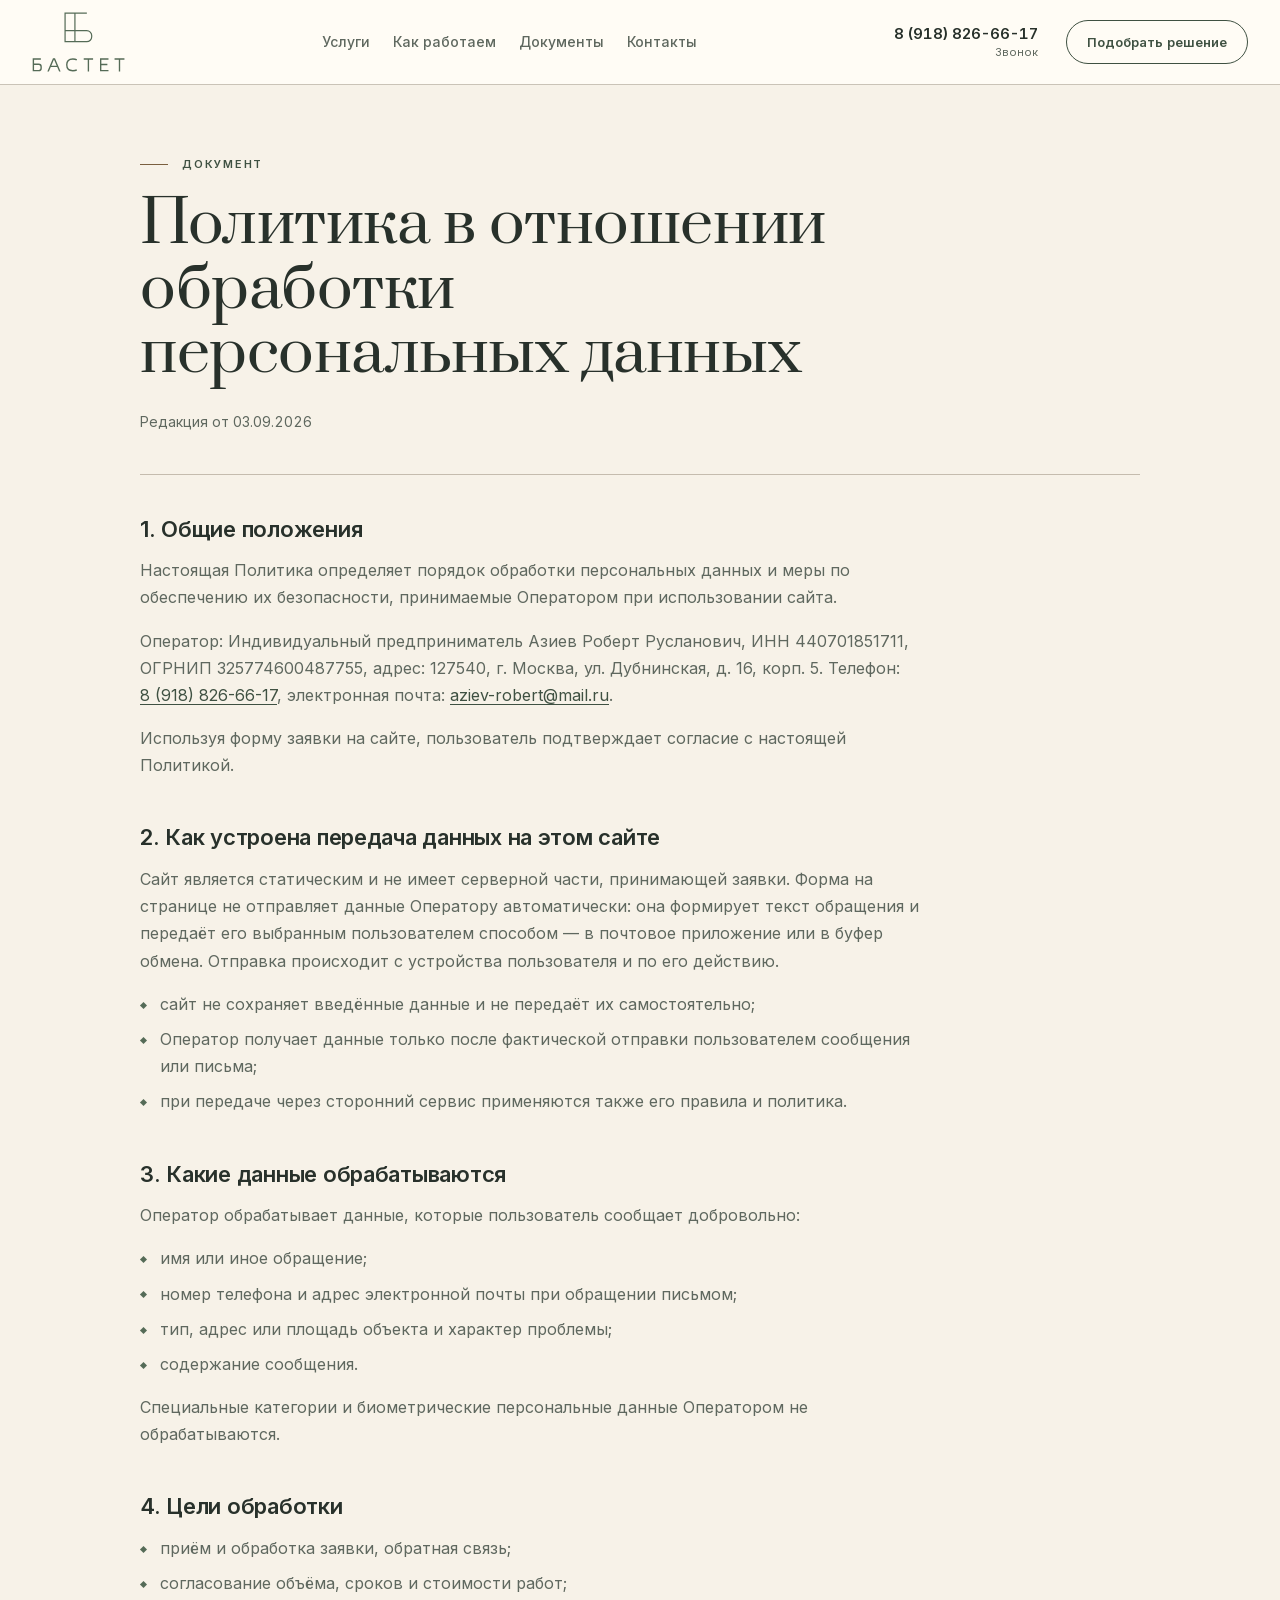
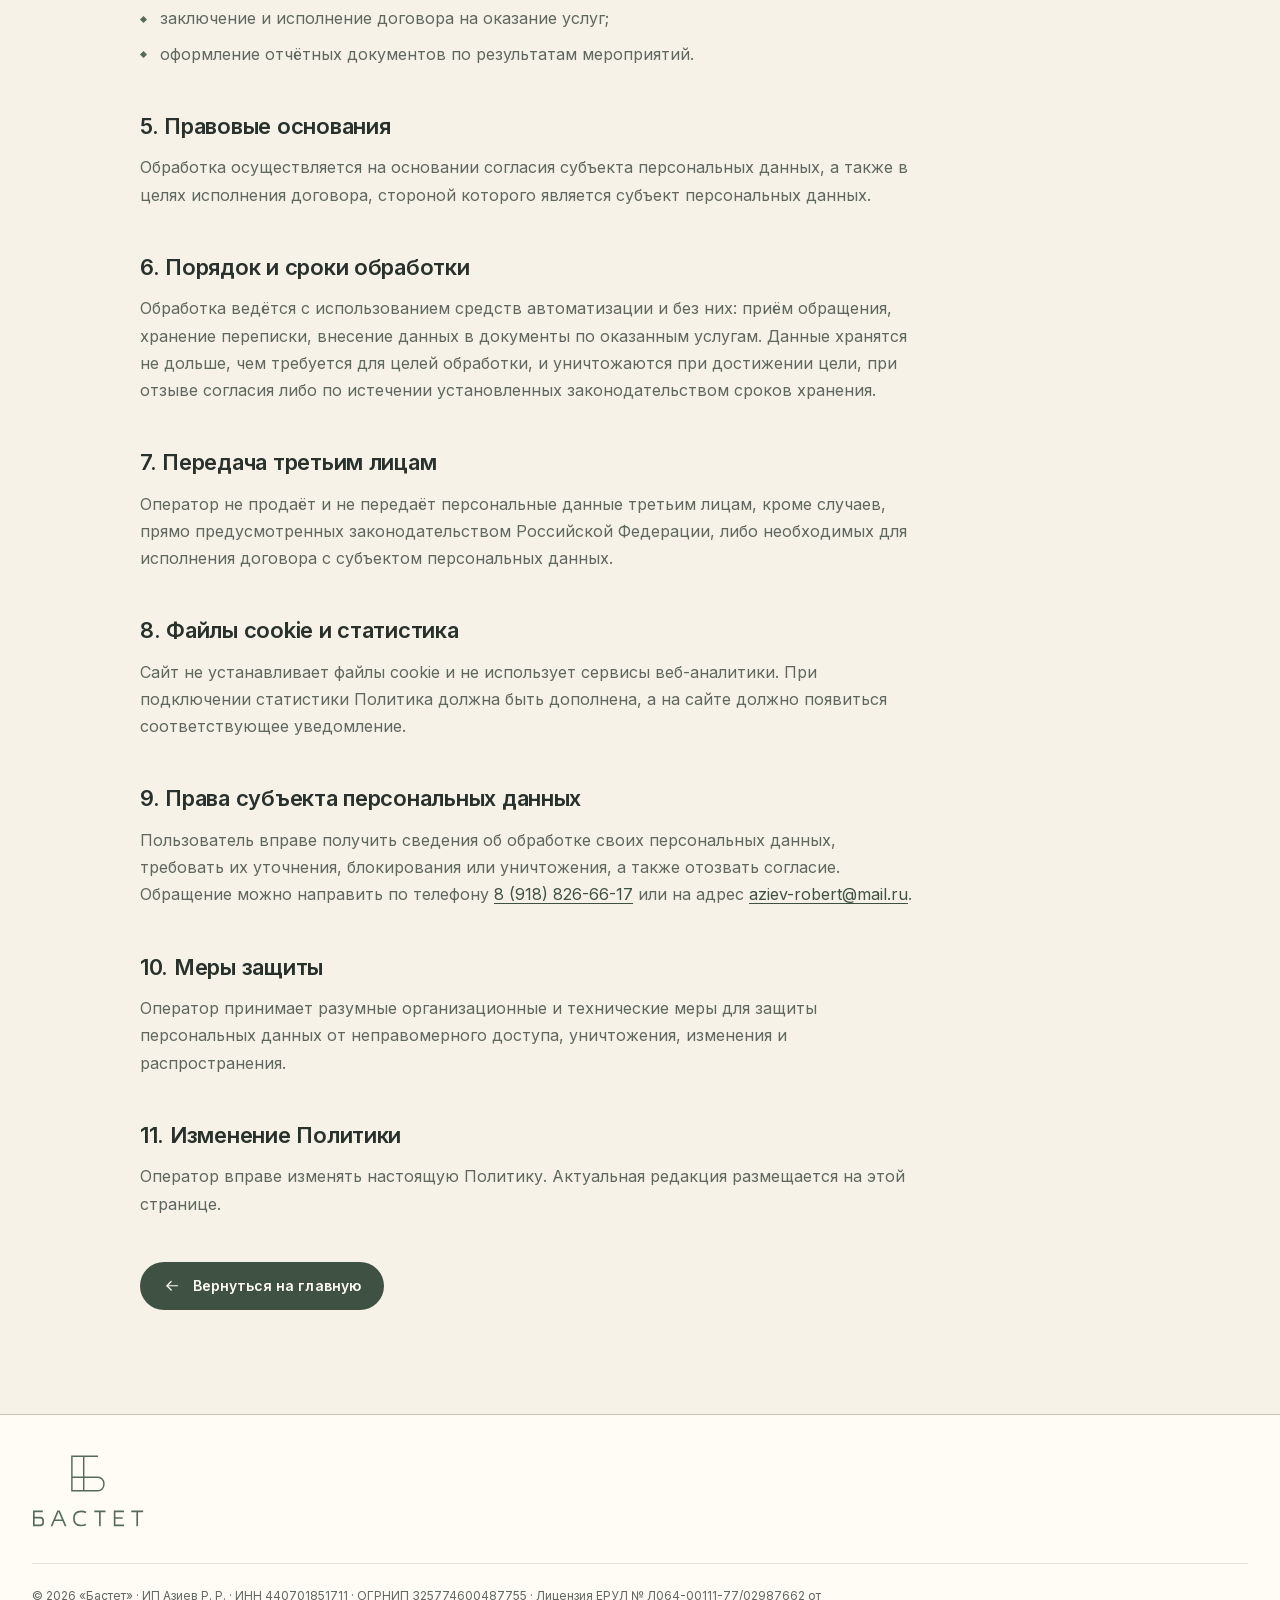
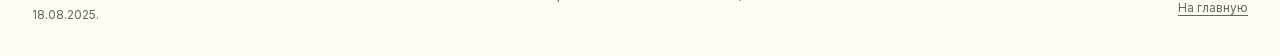
==== commit e0b4623b: "Правки заказчика 26.09: логотип «Б», дезинфекция, контакты, без блока контроля - Логотип заказчика (" ====
--- a/privacy.html
+++ b/privacy.html
@@ -19,8 +19,8 @@
 <body class="legal-page">
 
 <svg class="icon-sprite" aria-hidden="true" focusable="false" xmlns="http://www.w3.org/2000/svg">
-  <!-- Знак «Бастет» — финальный, из brand/sprite-symbols.txt (генератор brand/build-marks.py). Силуэт = currentColor, глаз = CSS-переменная logo-eye. -->
-  <symbol id="logo-bastet" viewBox="0 0 64 64"><path fill="currentColor" d="M29.4 3.2 L33.4 9.5 L35.5 7.1 C36.1 8 36.6 9.1 36.9 10.25 C39.4 10.3 41.1 11.5 42.2 12.9 L45.5 17.1 Q46.05 17.95 45.45 18.6 L44.25 19.8 C43.45 20.6 42.55 21.25 41.35 21.6 C39.85 22.05 38.95 23.35 38.95 25.25 C38.95 28.9 41.55 30.7 41.35 35.3 L40.5 53 A2 2 0 0 0 44.5 53 L44.5 49.1 A2.5 2.5 0 0 1 49.5 49.1 L49.5 53 A7 7 0 0 1 42.5 60 L26.5 60 A11 11 0 0 1 16.7 43.99 L25.9 26 C26.9 24 28.75 22 28.75 19.6 C28.75 17.4 26.5 16 26.5 13.2 C26.6 10.4 28.2 6.4 29.4 3.2 Z"/><path fill="var(--logo-eye, #E8D7BF)" style="fill:var(--logo-eye, #E8D7BF)" d="M35.1 14.6 Q38.35 13.35 40.8 16 Q37.6 17.5 35.1 14.6 Z"/></symbol>
+  <!-- Логотип заказчика «Бастет»: монограмма над надписью (brand/build-logo.py). -->
+  <symbol id="logo-bastet" viewBox="21 37 169 109"><g fill="none" stroke="currentColor" stroke-linejoin="miter" stroke-miterlimit="10"><path stroke-width="2.2" d="M120.7 39H81.1V91H120.5A9 9 0 0 0 129.5 82V79.8A9 9 0 0 0 120.5 70.8H81.1M99 39V91"/><path stroke-width="2.5" d="M37.1 122.4H23.5V143.6H33.1A4.5 4.5 0 0 0 37.6 139.1V136.4A4.5 4.5 0 0 0 33.1 131.9H23.5 M54.18 135.8H67.72 M102.40 123.96C100.64 122.84 98.26 122.30 95.20 122.30C87.60 122.30 84.15 125.64 84.15 133.00C84.15 140.36 87.60 143.70 95.20 143.70C98.26 143.70 100.64 143.16 102.40 142.04 M115 122.4H132M123.5 122.4V145 M160 122.4H145.8V143.6H160M145.8 132.4H158 M171 122.4H189M180 122.4V145"/></g><path fill="currentColor" d="M48.92 145.00L59.12 121.00L62.78 121.00L72.98 145.00L70.27 145.00L60.95 123.08L51.63 145.00Z"/></symbol>
   <symbol id="i-arrow-left" viewBox="0 0 24 24" fill="none" stroke="currentColor" stroke-width="1.7" stroke-linecap="round" stroke-linejoin="round"><path d="M20 12H5.5"/><path d="M11.2 6.2 5.4 12l5.8 5.8"/></symbol>
 </svg>
   <a class="skip-link" href="#main">Перейти к содержанию</a>
@@ -29,7 +29,7 @@
     <div class="container nav-shell">
       <a class="brand" href="index.html" aria-label="Бастет — на главную">
         <svg class="brand-mark" aria-hidden="true" focusable="false"><use href="#logo-bastet"/></svg>
-        <span><b>Бастет</b><small>дезинсекция · дератизация</small></span>
+        <span class="visually-hidden">Бастет</span>
       </a>
       <nav class="desktop-nav" aria-label="Основное меню">
         <a href="index.html#services">Услуги</a>
@@ -115,7 +115,7 @@
 
   <footer class="site-footer">
     <div class="container footer-main footer-main-legal">
-      <a class="brand footer-brand" href="index.html" aria-label="Бастет — на главную"><svg class="brand-mark" aria-hidden="true" focusable="false"><use href="#logo-bastet"/></svg><span><b>Бастет</b><small>дезинсекция · дератизация</small></span></a>
+      <a class="brand footer-brand" href="index.html" aria-label="Бастет — на главную"><svg class="brand-mark" aria-hidden="true" focusable="false"><use href="#logo-bastet"/></svg><span class="visually-hidden">Бастет</span></a>
     </div>
     <div class="container footer-bottom">
       <p>© <span id="year">2026</span> «Бастет» · ИП Азиев Р. Р. · ИНН 440701851711 · ОГРНИП 325774600487755 · Лицензия ЕРУЛ №&nbsp;<span class="nowrap">Л064-00111-77/02987662</span> от 18.08.2025.</p>
--- a/css/styles.css
+++ b/css/styles.css
@@ -80,9 +80,9 @@
 .section-label::before, .eyebrow::before, .panel-kicker::before { flex: 0 0 28px; height: 1px; background: var(--ochre-ink); content: ""; }
 .section-label-dark { color: var(--sage-dark); }
 /* На тонированных панелях рубрики темнее: контраст ≥7:1 вместо 4.8. */
-.request-section .section-label, .license-panel .section-label, .control-grid .section-label, .picker-result .panel-kicker { color: var(--sage-dark); }
+.request-section .section-label, .license-panel .section-label, .picker-result .panel-kicker { color: var(--sage-dark); }
 .section-heading, .request-heading { display: grid; margin-bottom: 52px; grid-template-columns: minmax(0, 1.6fr) minmax(0, .8fr); gap: 64px; align-items: end; }
-.section-heading h2, .request-heading h2, .system-copy > h2, .documents-panel h2, .license-copy h2, .control-grid h2, .contact-inner h2 { font-size: clamp(34px, 3.2vw, 46px); line-height: 1.1; }
+.section-heading h2, .request-heading h2, .system-copy > h2, .documents-panel h2, .license-copy h2, .contact-inner h2 { font-size: clamp(34px, 3.2vw, 46px); line-height: 1.1; }
 .section-heading > p, .request-heading > p { max-width: 400px; margin: 0 0 6px; color: var(--muted); line-height: 1.65; }
 
 /* --- Кнопки: одна тёмная таблетка на экран, остальное — контур ----------- */
@@ -103,18 +103,15 @@
 .round-link-dark { border-color: var(--sage-dark); background: var(--sage-dark); color: var(--milk); }
 .round-link-dark:hover { border-color: var(--ink); background: var(--ink); }
 
-/* --- Шапка: знак + «Бастет» (Prata) + дескриптор ------------------------- */
+/* --- Шапка: логотип заказчика — монограмма «Б» над надписью «БАСТЕТ» ------ */
 .site-header { position: sticky; z-index: 100; top: 0; border-bottom: 1px solid var(--line); background: var(--ivory); transition: background-color var(--fast), border-color var(--fast); }
 .site-header.scrolled { background: var(--milk); border-bottom-color: var(--line-strong); }
 .nav-shell { display: grid; min-height: 84px; grid-template-columns: auto minmax(0, 1fr) auto auto; align-items: center; gap: 28px; }
-.brand { display: inline-flex; min-width: 0; justify-self: start; align-items: center; gap: 10px; color: var(--ink); }
-/* Финальный знак (brand/sprite-symbols.txt): в квадрате 64 силуэт занимает x 15,5–49,5, y 3,2–60.
-   Отрицательные поля ставят спину по краю контейнера и держат грудь ≈ .5em от «Б»;
-   основание знака стоит на базовой линии дескриптора (align-items: center + размеры ниже). */
-.brand-mark { flex: 0 0 auto; width: 46px; height: 46px; margin: 0 -11px 0 -11px; color: var(--sage-dark); }
-.brand span { display: flex; min-width: 0; flex-direction: column; }
-.brand b { font-family: var(--serif); font-size: 26px; font-weight: 400; line-height: 1.05; letter-spacing: .01em; }
-.brand small { margin-top: 5px; color: var(--sage-deep); font-size: 10.5px; font-weight: 600; letter-spacing: .15em; line-height: 1.2; text-transform: uppercase; white-space: nowrap; }
+.brand { display: inline-flex; min-width: 0; justify-self: start; align-items: center; color: var(--sage-deep); }
+/* Логотип (brand/build-logo.py, символ #logo-bastet, viewBox 169 × 109): зелёный --sage-deep,
+   как вторая строка заголовка. Ширина и высота — в пропорции символа 169 : 109. */
+.brand-mark { flex: 0 0 auto; width: 93px; height: 60px; color: var(--sage-deep); }
+.footer-brand .brand-mark { width: 112px; height: 72px; }
 .desktop-nav { display: flex; justify-content: center; gap: clamp(16px, 1.8vw, 30px); }
 .desktop-nav a, .footer-nav a { position: relative; display: inline-flex; min-height: 44px; align-items: center; color: var(--muted); font-size: 14px; font-weight: 500; white-space: nowrap; transition: color var(--fast); }
 .desktop-nav a::after { position: absolute; left: 0; right: 0; bottom: 9px; height: 1px; background: var(--ochre-ink); transform: scaleX(0); transform-origin: left; transition: transform var(--control) var(--ease); content: ""; }
@@ -197,7 +194,6 @@
 /* Единственная водяная кошка на странице — тот же символ, что и логотип, 5%.
    Встаёт сразу за заголовком: у h2 max-width 300px, поэтому left = отступ 36 + 300 — текст
    её не касается. На 1181–1279 места до первого поля нет — кошку не ставим (SYNTHESIS, п. 4). */
-.quick-mark { position: absolute; z-index: -1; left: 336px; bottom: 12px; width: 128px; height: 128px; color: var(--sage-dark); opacity: .05; pointer-events: none; --logo-eye: currentColor; }
 .quick-field { position: relative; display: grid; min-width: 0; min-height: 84px; padding: 14px 42px 14px 14px; border: 1px solid var(--sage-deep); border-radius: var(--radius-md); grid-template-columns: 36px minmax(0, 1fr); align-items: center; gap: 14px; background: var(--milk); cursor: pointer; transition: border-color var(--fast), background-color var(--fast); }
 .quick-field:hover { border-color: var(--sage-dark); background: var(--white); }
 .quick-field:focus-within { outline: 3px solid var(--sage-dark); outline-offset: 3px; }
@@ -230,6 +226,8 @@
 .service-card-detail h4 { max-width: 640px; font-family: var(--serif); font-size: clamp(24px, 2.3vw, 32px); font-weight: 400; line-height: 1.22; }
 .service-card-detail > p:not(.panel-kicker) { max-width: 640px; margin: 18px 0 0; color: var(--muted); line-height: 1.65; }
 .service-card-detail ul { display: grid; max-width: 640px; padding: 0; margin: 24px 0 0; grid-template-columns: repeat(2, minmax(0, 1fr)); column-gap: 28px; border-top: 1px solid var(--line); list-style: none; }
+/* У дезинфекции две длинные приписки — по одной в строку, без переноса в узкой колонке. */
+.service-card[data-service="disinfection"] .service-card-detail ul { max-width: 720px; grid-template-columns: 1fr; }
 .service-card-detail li { position: relative; padding: 11px 0 11px 18px; border-bottom: 1px solid var(--line); color: var(--ink); font-size: 14.5px; line-height: 1.45; }
 .service-card-detail li::before, .compact-list li::before, .clients-copy li::before, .legal-content li::before { position: absolute; left: 1px; top: 19px; width: 5px; height: 5px; background: var(--sage-deep); transform: rotate(45deg); content: ""; }
 /* «Дезинсекция» (раскрыта по умолчанию): в мастере 1200×900 шапочка стоит у самого верхнего
@@ -282,18 +280,6 @@
 .process-list h3 { display: flex; min-height: 2.5em; margin-top: auto; align-items: flex-end; justify-content: center; font-family: var(--serif); font-size: 20px; font-weight: 400; line-height: 1.25; }
 .process-list p { min-height: calc(2 * 1.55em); max-width: 220px; margin: 10px 0 0; color: var(--muted-deep); font-size: 14px; line-height: 1.55; }
 
-/* --- Контроль эффективности: песочная панель, дни — Inter tabular -------- */
-.control-section { padding-top: 0; }
-.control-grid { display: grid; padding: 52px; border-radius: var(--radius-lg); grid-template-columns: minmax(0, 1fr) minmax(0, 1fr); gap: 64px; align-items: start; background: var(--sand-soft); }
-.control-grid h2 { font-size: clamp(32px, 3.2vw, 46px); }
-.control-grid > div > p:last-child { margin: 22px 0 0; color: var(--muted-deep); }
-.control-timeline { padding: 0; margin: 0; list-style: none; }
-.control-timeline li { display: grid; grid-template-columns: 112px minmax(0, 1fr); gap: 6px 24px; padding: 22px 0; border-top: 1px solid var(--line-strong); }
-.control-timeline li:first-child { padding-top: 0; border-top: 0; }
-.control-timeline li:last-child { padding-bottom: 0; }
-.control-timeline b { display: inline-flex; grid-column: 1; grid-row: 1 / span 2; min-height: 30px; padding: 3px 12px; align-self: start; justify-self: start; align-items: center; border: 1px solid var(--sand-line); border-radius: 999px; background: var(--milk); color: var(--ochre-ink); font-size: 13px; font-weight: 600; line-height: 1.3; white-space: nowrap; font-variant-numeric: tabular-nums; }
-.control-timeline strong { grid-column: 2; font-family: var(--serif); font-size: 20px; font-weight: 400; line-height: 1.3; }
-.control-timeline span { grid-column: 2; color: var(--muted-deep); font-size: 14.5px; }
 
 /* --- Документы: арочные ниши и волосяные линии --------------------------- */
 /* У раздела нет верхнего отступа (он продолжает «Контроль»): после перехода по якорю
@@ -371,9 +357,9 @@
 
 /* --- Контакты: широкий кадр, затем открытые действия ---------------------- */
 .contact-section { display: grid; width: min(calc(100% - var(--gutter) * 2), var(--container)); padding-block: var(--section-space); margin-inline: auto; gap: 48px; }
-.contact-photo { width: 100%; height: 380px; overflow: hidden; border-radius: var(--radius-lg); background: var(--sand); }
-.contact-photo img { width: 100%; height: 100%; object-fit: cover; object-position: 50% 8%; }
-.contact-shade { display: none; }
+/* Кадр целиком, в родных пропорциях 16:10: специалист, план объекта на столе, опрыскиватель. */
+.contact-photo { width: 100%; aspect-ratio: 16 / 10; overflow: hidden; border-radius: var(--radius-lg); background: var(--sand); }
+.contact-photo img { width: 100%; height: 100%; object-fit: cover; object-position: center; }
 .contact-inner { display: grid; width: 100%; grid-template-columns: minmax(0, 1fr) minmax(0, 1fr); gap: 28px 64px; align-items: start; }
 .contact-inner > div:first-child { grid-column: 1; grid-row: 1; }
 .contact-inner > div:first-child > p:last-child { max-width: 420px; margin: 22px 0 0; color: var(--muted); }
@@ -387,6 +373,12 @@
 .contact-links b { font-size: clamp(19px, 2vw, 26px); font-weight: 500; line-height: 1.25; letter-spacing: -.01em; overflow-wrap: anywhere; }
 .contact-links a[href^="tel:"] b { font-variant-numeric: tabular-nums; }
 .contact-links small { margin-top: 4px; color: var(--muted); font-size: 12.5px; line-height: 1.4; }
+/* Десктоп: фото слева (специалист смотрит на текст), контакты справа одной колонкой. */
+@media (min-width: 1024px) {
+  .contact-section { grid-template-columns: minmax(0, 1fr) minmax(0, 1fr); gap: 64px; align-items: center; }
+  .contact-inner { grid-template-columns: minmax(0, 1fr); gap: 28px; }
+  .contact-inner > div:first-child, .contact-links, .contact-inner > .btn { grid-column: 1; grid-row: auto; }
+}
 
 /* --- Подвал -------------------------------------------------------------- */
 .site-footer { border-top: 1px solid var(--line-strong); background: var(--milk); }
@@ -494,10 +486,6 @@
   .process-list li:nth-child(3) { min-height: 356px; }
   .process-list li:nth-child(4) { min-height: 376px; }
   .process-list li:nth-child(5) { min-height: 396px; }
-  .quick-mark { bottom: 16px; width: 96px; height: 96px; }
-}
-@media (min-width: 1181px) and (max-width: 1279px) {
-  .quick-mark { display: none; }
 }
 
 @media (max-width: 1180px) {
@@ -524,7 +512,6 @@
   .quick-panel > div:first-child { grid-column: 1 / -1; display: flex; align-items: center; gap: 28px; }
   .quick-panel .section-label { margin: 0; }
   .quick-panel h2 { max-width: none; font-size: 28px; }
-  .quick-mark { left: auto; right: 36px; top: 8px; bottom: auto; width: 86px; height: 86px; }
   .section-heading, .request-heading { gap: 40px; }
   .service-card { grid-template-columns: 56px minmax(0, 300px) minmax(0, 1fr) 52px; column-gap: 32px; }
   .service-card-copy { grid-template-columns: 56px minmax(0, 1fr); column-gap: 32px; }
@@ -540,7 +527,7 @@
   .process-list li:nth-child(5) { min-height: 400px; }
   .process-list p { min-height: calc(4 * 1.55em); }
   .request-form, .picker-result { padding: 36px; }
-  .control-grid, .license-panel { padding: 40px; gap: 40px; }
+  .license-panel { padding: 40px; gap: 40px; }
   .clients-copy { padding-left: 40px; }
   .footer-main { grid-template-columns: minmax(0, 1fr) minmax(0, 1.4fr); }
   .footer-nav { grid-column: 1 / -1; grid-template-columns: repeat(4, max-content); margin-top: 0; }
@@ -569,6 +556,7 @@
 @media (min-width: 1024px) and (max-height: 820px) {
   :root { --anchor-offset: 73px; }
   .nav-shell { min-height: 72px; }
+  .site-header .brand-mark { width: 81px; height: 52px; }
   .hero { padding-top: 12px; }
   /* Арка стоит на цоколе и растёт вверх до верха строки; её контур выше арки на шаг —
      укорачиваем арку, чтобы вершина контура не уходила под линию шапки (зазор 10 px). */
@@ -613,7 +601,6 @@
   .hero-visual img { object-position: 76% 50%; }
   .quick-panel > div:first-child { display: block; }
   .quick-panel .section-label { margin-bottom: 10px; }
-  .quick-mark { top: 20px; width: 96px; height: 96px; }
   .proof-item { padding: 22px 18px; flex-direction: column; align-items: flex-start; gap: 12px; }
   .proof-item:first-child { padding-left: 0; }
   .proof-item b { font-size: 18px; }
@@ -642,7 +629,7 @@
   .process-list li > span { margin-bottom: 0; }
   .process-list h3 { display: block; min-height: 0; margin-top: 6px; font-size: 21px; }
   .process-list p { min-height: 0; max-width: none; margin-top: 6px; font-size: 15px; }
-  .control-grid, .license-panel { grid-template-columns: 1fr; gap: 32px; }
+  .license-panel { grid-template-columns: 1fr; gap: 32px; }
   .documents-panel { gap: 0 28px; }
   .documents-panel article { grid-template-columns: 1fr; gap: 18px; }
   .documents-panel h3 { font-size: 21px; }
@@ -652,7 +639,6 @@
   .picker-result { min-height: 360px; border-left: 0; border-top: 1px solid var(--line); }
   .picker-result.has-results { min-height: 0; }
   .picker-result h3 { max-width: 500px; }
-  .contact-photo { height: 320px; }
   .contact-inner { gap: 24px 40px; }
 }
 
@@ -662,9 +648,8 @@
   .nav-shell { min-height: 68px; grid-template-columns: minmax(0, 1fr) auto; gap: 12px; }
   .header-phone, .header-cta { display: none; }
   .brand { min-height: 44px; }
-  .brand-mark { position: relative; top: -1px; width: 40px; height: 40px; margin: 0 -10px 0 -10px; }
-  .brand b { font-size: 23px; }
-  .brand small { margin-top: 4px; font-size: 10.5px; letter-spacing: .1em; }
+  .brand-mark { width: 74px; height: 48px; }
+  .footer-brand .brand-mark { width: 99px; height: 64px; }
   .mobile-menu { left: var(--gutter); width: auto; padding-inline: 18px; }
   .no-js .nav-shell, .legal-page .nav-shell { grid-template-columns: 1fr; padding-block: 12px; gap: 4px; }
   .no-js .desktop-nav, .legal-page .desktop-nav { justify-content: flex-start; gap: 0 18px; }
@@ -712,9 +697,8 @@
   .quick-panel > .round-link { grid-column: 1 / -1; width: 100%; height: auto; min-height: 56px; padding: 8px 8px 8px 18px; justify-content: space-between; gap: 10px; border-radius: 999px; font-size: 14px; font-weight: 600; line-height: 1.25; text-align: left; }
   .quick-panel > .round-link .ic { width: 40px; height: 40px; padding: 10px; border-radius: 50%; background: var(--sage); color: var(--sage-dark); }
   .quick-go-label { display: inline; }
-  .quick-mark { right: 14px; top: 14px; width: 84px; height: 84px; }
   .section-heading, .request-heading { margin-bottom: 32px; gap: 16px; }
-  .section-heading h2, .request-heading h2, .system-copy > h2, .documents-panel h2, .license-copy h2, .control-grid h2, .contact-inner h2 { font-size: 33px; }
+  .section-heading h2, .request-heading h2, .system-copy > h2, .documents-panel h2, .license-copy h2, .contact-inner h2 { font-size: 33px; }
   .section-heading > p, .request-heading > p { font-size: 15px; }
   .service-card { grid-template-columns: minmax(0, 1fr) 46px; grid-template-areas: "title action" "media media" "detail detail"; column-gap: 12px; }
   .no-js .service-card { grid-template-areas: "title title" "media media" "detail detail"; }
@@ -744,12 +728,6 @@
   .process-list li > span b { font-size: 17px; }
   .process-list h3 { margin-top: 4px; font-size: 20px; }
   .process-list p { font-size: 14.5px; }
-  .control-grid { padding: 28px 20px; border-radius: var(--radius-md); gap: 28px; }
-  .control-timeline li { grid-template-columns: 1fr; gap: 8px; padding-block: 20px; }
-  .control-timeline b { grid-row: auto; }
-  .control-timeline strong, .control-timeline span { grid-column: 1; }
-  .control-timeline strong { font-size: 19px; }
-  .control-timeline span { font-size: 14px; }
   .documents-panel { grid-template-columns: 1fr; gap: 0; }
   .documents-panel > div { padding-bottom: 28px; }
   .documents-panel article { padding: 22px 0; grid-template-columns: 44px minmax(0, 1fr); gap: 16px; }
@@ -768,8 +746,7 @@
   .form-actions { display: grid; grid-template-columns: 1fr; }
   .picker-result h3 { font-size: 27px; }
   .contact-section { gap: 32px; }
-  .contact-photo { height: 240px; border-radius: var(--radius-md); }
-  .contact-photo img { object-position: 60% center; }
+  .contact-photo { border-radius: var(--radius-md); }
   .contact-inner { grid-template-columns: 1fr; gap: 28px; }
   .contact-inner > div:first-child, .contact-links, .contact-inner > .btn { grid-column: 1; grid-row: auto; }
   .contact-inner > .btn { justify-self: stretch; justify-content: space-between; }
@@ -799,18 +776,15 @@
   .object-list li::before { top: 8.5px; }
 }
 /* 360×800 (самый частый Android): H1 в четыре строки вместо шести, вводная фраза в три строки —
-   низ поля цены ≤ 800 px. Водяная кошка на панели подбора уходила под строку заголовка —
-   на узких экранах её нет (SYNTHESIS, п. 4: «если мешает — не ставить»). */
+   низ поля цены ≤ 800 px. */
 @media (max-width: 374px) {
   .hero h1 { font-size: 26px; }
   .hero-lead { font-size: 14px; }
-  .quick-mark { display: none; }
   /* Подсказка «Например: склад 800 м², Москва» целиком (кегль ввода остаётся 16 px). */
   .field input::placeholder, .field textarea::placeholder { font-size: 15px; }
 }
 
 @media (max-width: 359px) {
-  .brand small { letter-spacing: .08em; }
   .object-list li { font-size: 13px; }
   /* Подсказка поля «Адрес или площадь» целиком: поле чуть шире внутри, кегль подсказок
      13.5 px (кегль ввода остаётся 16 px — без автоувеличения в iOS). */
@@ -820,7 +794,7 @@
   .hero-actions .btn .ic { width: 40px; height: 40px; padding: 10px; }
   .license-line { font-size: 11px; letter-spacing: -.005em; }
   .quick-panel h2 { font-size: 24px; }
-  .section-heading h2, .request-heading h2, .system-copy > h2, .documents-panel h2, .license-copy h2, .control-grid h2, .contact-inner h2 { font-size: 29px; }
+  .section-heading h2, .request-heading h2, .system-copy > h2, .documents-panel h2, .license-copy h2, .contact-inner h2 { font-size: 29px; }
   .service-card-copy h3 { font-size: 22px; }
   .request-form, .picker-result { padding-inline: 16px; }
   .contact-links b { font-size: 18px; }
@@ -835,7 +809,7 @@
   .step-number { border: 1px solid CanvasText; }
   .service-card.is-open .service-more, .menu-button[aria-expanded="true"] { border: 2px solid Highlight; }
   .object-list li::before, .service-card-detail li::before, .compact-list li::before, .clients-copy li::before, .legal-content li::before { background: CanvasText; }
-  .price-note, .license-line, .license-number, .quick-field, .control-grid, .license-panel, .quick-panel { border: 1px solid CanvasText; }
+  .price-note, .license-line, .license-number, .quick-field, .license-panel, .quick-panel { border: 1px solid CanvasText; }
 }
 
 @media (prefers-reduced-motion: reduce) {
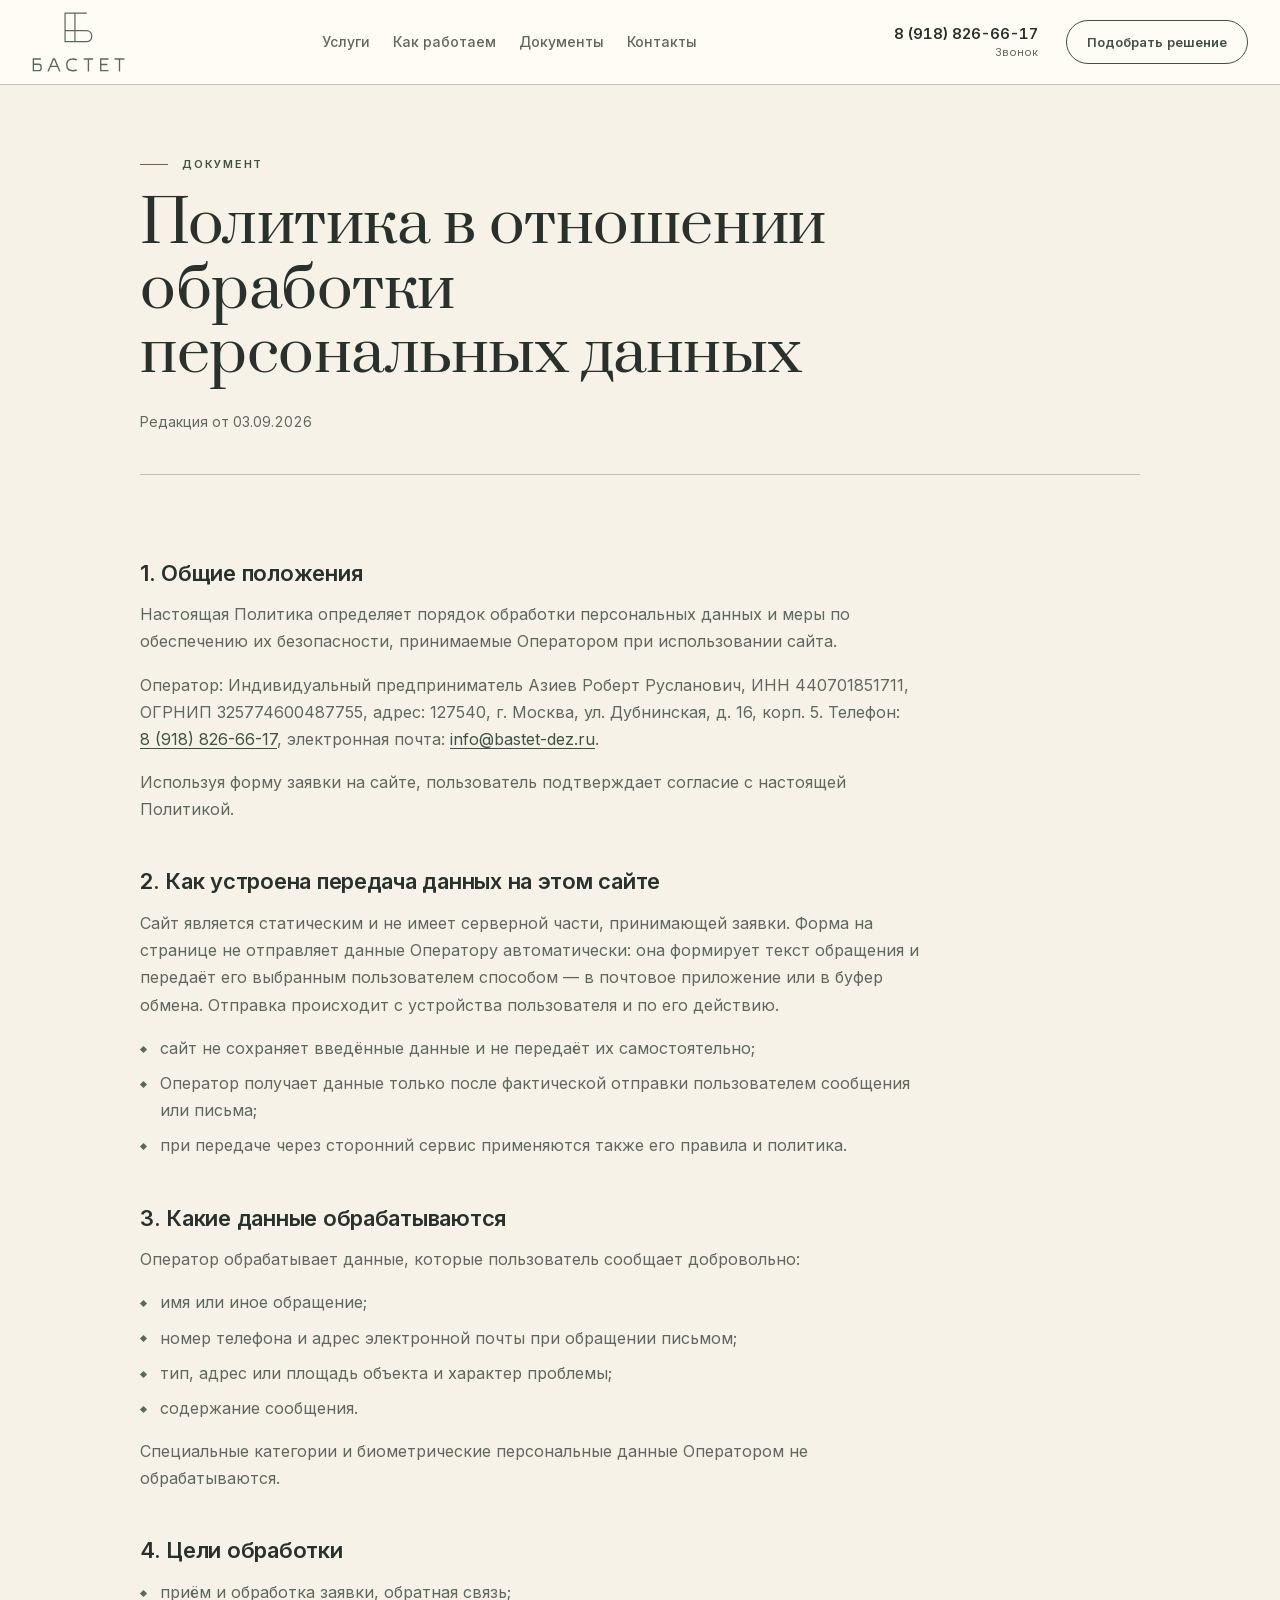
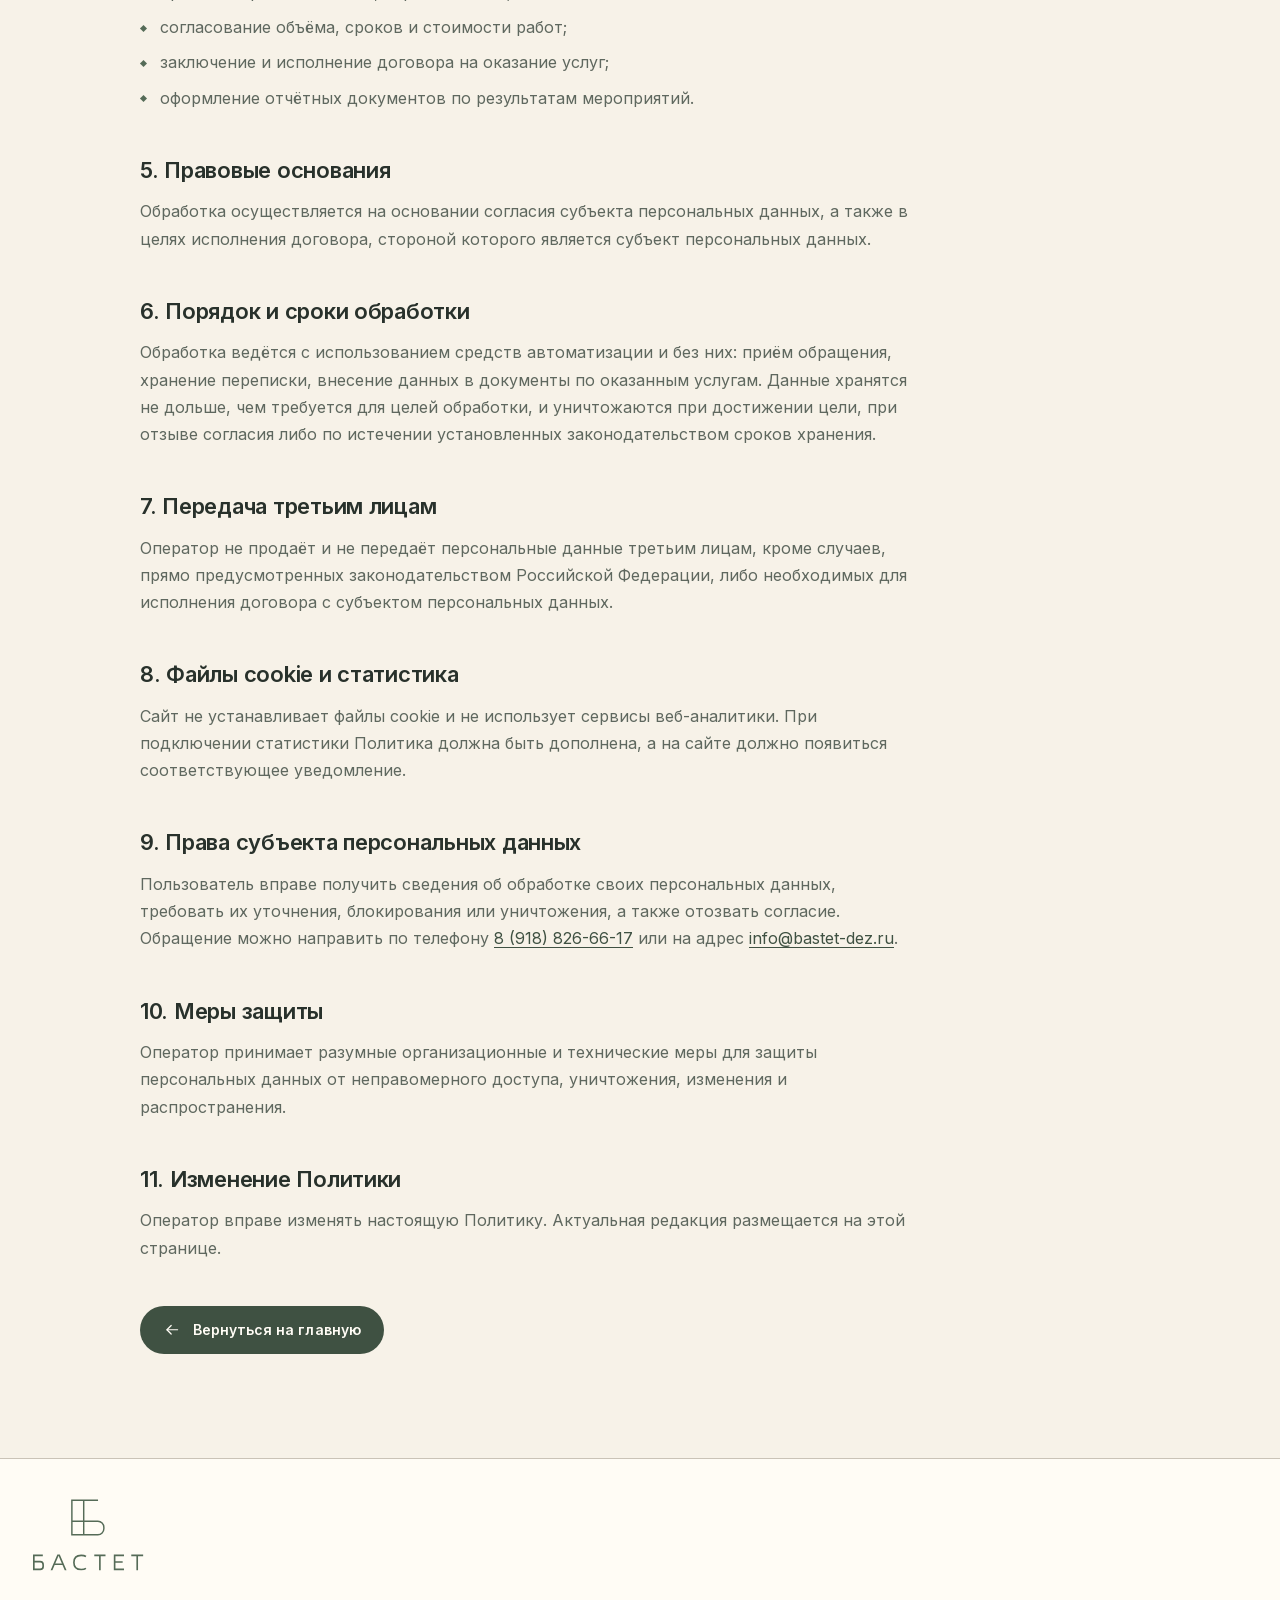
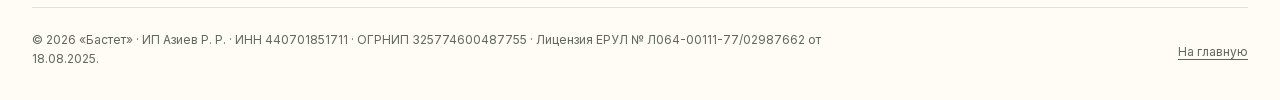
==== commit 29064044: "Version 1.0.0" ====
--- a/privacy.html
+++ b/privacy.html
@@ -54,11 +54,10 @@
         <!-- Служебная пометка для команды, посетителю не показывается (атрибут hidden).
              Увидеть её на странице: privacy.html?review=1. Когда заказчик утвердит текст,
              пометку удалить вместе с проверками маркера в tools/verify-static.mjs и tools/verify.mjs. -->
-        <p class="legal-notice" id="reviewNote" hidden><b>[ПРОВЕРИТЬ]</b> Это типовой текст, подготовленный по структуре Федерального закона от 27.07.2006 № 152-ФЗ. Перед публикацией сайта его должен вычитать и утвердить заказчик — при необходимости с юристом.</p>
 
         <h2>1. Общие положения</h2>
         <p>Настоящая Политика определяет порядок обработки персональных данных и меры по обеспечению их безопасности, принимаемые Оператором при использовании сайта.</p>
-        <p>Оператор: Индивидуальный предприниматель Азиев Роберт Русланович, ИНН 440701851711, ОГРНИП 325774600487755, адрес: 127540, г. Москва, ул. Дубнинская, д. 16, корп. 5. Телефон: <a href="tel:+79188266617">8 (918) 826-66-17</a>, электронная почта: <a href="mailto:aziev-robert@mail.ru">aziev-robert@mail.ru</a>.</p>
+        <p>Оператор: Индивидуальный предприниматель Азиев Роберт Русланович, ИНН 440701851711, ОГРНИП 325774600487755, адрес: 127540, г. Москва, ул. Дубнинская, д. 16, корп. 5. Телефон: <a href="tel:+79188266617">8 (918) 826-66-17</a>, электронная почта: <a href="mailto:info@bastet-dez.ru">info@bastet-dez.ru</a>.</p>
         <p>Используя форму заявки на сайте, пользователь подтверждает согласие с настоящей Политикой.</p>
 
         <h2>2. Как устроена передача данных на этом сайте</h2>
@@ -100,7 +99,7 @@
         <p>Сайт не устанавливает файлы cookie и не использует сервисы веб-аналитики. При подключении статистики Политика должна быть дополнена, а на сайте должно появиться соответствующее уведомление.</p>
 
         <h2>9. Права субъекта персональных данных</h2>
-        <p>Пользователь вправе получить сведения об обработке своих персональных данных, требовать их уточнения, блокирования или уничтожения, а также отозвать согласие. Обращение можно направить по телефону <a href="tel:+79188266617">8 (918) 826-66-17</a> или на адрес <a href="mailto:aziev-robert@mail.ru">aziev-robert@mail.ru</a>.</p>
+        <p>Пользователь вправе получить сведения об обработке своих персональных данных, требовать их уточнения, блокирования или уничтожения, а также отозвать согласие. Обращение можно направить по телефону <a href="tel:+79188266617">8 (918) 826-66-17</a> или на адрес <a href="mailto:info@bastet-dez.ru">info@bastet-dez.ru</a>.</p>
 
         <h2>10. Меры защиты</h2>
         <p>Оператор принимает разумные организационные и технические меры для защиты персональных данных от неправомерного доступа, уничтожения, изменения и распространения.</p>
--- a/css/styles.css
+++ b/css/styles.css
@@ -76,8 +76,8 @@
 .section { padding-block: var(--section-space); }
 
 /* --- Рубрики: короткая охристая черта + капитель. Номеров разделов нет. ---- */
-.section-label, .eyebrow, .panel-kicker { display: flex; margin: 0 0 20px; align-items: center; gap: 14px; color: var(--sage-deep); font-size: 11px; font-weight: 600; letter-spacing: .16em; line-height: 1.45; text-transform: uppercase; }
-.section-label::before, .eyebrow::before, .panel-kicker::before { flex: 0 0 28px; height: 1px; background: var(--ochre-ink); content: ""; }
+.section-label, .panel-kicker { display: flex; margin: 0 0 20px; align-items: center; gap: 14px; color: var(--sage-deep); font-size: 11px; font-weight: 600; letter-spacing: .16em; line-height: 1.45; text-transform: uppercase; }
+.section-label::before, .panel-kicker::before { flex: 0 0 28px; height: 1px; background: var(--ochre-ink); content: ""; }
 .section-label-dark { color: var(--sage-dark); }
 /* На тонированных панелях рубрики темнее: контраст ≥7:1 вместо 4.8. */
 .request-section .section-label, .license-panel .section-label, .picker-result .panel-kicker { color: var(--sage-dark); }
@@ -136,33 +136,19 @@
 
 /* --- Hero: текст слева, фото в арке-портале на цоколе справа -------------- */
 .hero { padding: 40px 0 0; }
-.hero-card { display: grid; grid-template-columns: minmax(0, 7.4fr) minmax(0, 4.6fr); gap: 64px; align-items: stretch; }
-.hero-copy { min-width: 0; padding-bottom: 34px; }
-.hero .eyebrow { margin-bottom: 22px; }
+/* Первый экран без перегруза: заголовок, одна фраза заказчика, действия и цена.
+   Высоту задаёт арка (от окна, 480–660 px), текст стоит по центру её высоты. */
+.hero-card { display: grid; min-height: clamp(480px, calc(100svh - 260px), 660px); grid-template-columns: minmax(0, 7.4fr) minmax(0, 4.6fr); gap: 64px; align-items: stretch; }
+.hero-copy { min-width: 0; padding-block: 24px 40px; align-self: center; }
 .hero h1 { max-width: 800px; font-size: clamp(40px, 3.6vw, 52px); line-height: 1.1; letter-spacing: -.012em; }
 .hero h1 span { color: var(--sage-deep); }
-.hero-lead { max-width: 700px; margin: 22px 0 0; color: var(--ink); font-size: 17px; line-height: 1.55; text-wrap: pretty; }
-/* 12 типов объектов — отдельное поле; колонки собираются сами:
-   пищевые объекты / помещения / территория. Маркер — шалфейный ромб.
-   Пункты в одну строку (nowrap): ряды колонок одной высоты, без пустых полос;
-   колонки 1fr не уже самого длинного пункта. Ширины проверены для 768–1440+.
-   Линии рядов идут через всё поле, как в таблице: пункты не последней колонки заходят
-   в межколоночный зазор (отрицательное поле = зазору, вклад в ширину колонки прежний),
-   поэтому разная ширина колонок не даёт линий разной длины. */
-.object-list { --ol-gap: 24px; display: grid; max-width: 800px; margin: 14px 0 0; padding: 4px 22px; grid-template-columns: repeat(3, 1fr); grid-template-rows: repeat(4, auto); grid-auto-flow: column; column-gap: var(--ol-gap); border: 1px solid var(--sand-line); border-radius: var(--radius-md); background: var(--milk); list-style: none; }
-.object-list li { position: relative; padding: 8px 0 8px 15px; border-top: 1px solid var(--line); font-size: 14px; line-height: 1.4; white-space: nowrap; }
-.object-list li:nth-child(-n+8) { margin-right: calc(var(--ol-gap) * -1); padding-right: var(--ol-gap); }
-.object-list li:nth-child(4n+1) { border-top: 0; }
-.object-list li::before { position: absolute; left: 1px; top: 15px; width: 5px; height: 5px; background: var(--sage-deep); transform: rotate(45deg); content: ""; }
-.hero-actions { display: flex; margin-top: 24px; align-items: center; gap: 12px; }
-/* Поле цены — «этикетка»: песок заметно темнее фона, тонкая внутренняя рамка, ниша с ярлыком. */
-.price-note { position: relative; display: grid; max-width: 800px; margin: 18px 0 0; padding: 16px 24px 16px 16px; grid-template-columns: 46px minmax(0, 1fr); gap: 18px; align-items: center; border-radius: var(--radius-md); background: var(--sand); color: var(--ink); font-size: 15px; line-height: 1.5; }
-.price-note::before { position: absolute; inset: 5px; border: 1px solid rgba(122, 95, 63, .24); border-radius: 13px; pointer-events: none; content: ""; }
-.price-note > .ic { width: 46px; height: 56px; padding: 18px 12px 12px; border-radius: 23px 23px 6px 6px; background: var(--milk); color: var(--sage-dark); }
+.hero-lead { max-width: 600px; margin: 24px 0 0; color: var(--ink); font-size: 18px; line-height: 1.55; text-wrap: pretty; }
+.hero-actions { display: flex; margin-top: 32px; align-items: center; gap: 12px; }
+/* Цена — компактная строка-«этикетка»: ярлык в арочной нише, текст дословно. */
+.price-note { display: flex; width: fit-content; max-width: 600px; margin: 20px 0 0; padding: 10px 20px 10px 10px; align-items: center; gap: 14px; border: 1px solid var(--sand-line); border-radius: var(--radius-md); background: var(--sand-soft); color: var(--ink); font-size: 15px; line-height: 1.45; }
+.price-note > .ic { flex: 0 0 auto; width: 38px; height: 46px; padding: 15px 10px 9px; border-radius: 19px 19px 5px 5px; background: var(--milk); color: var(--sage-dark); }
 .price-note > span { text-wrap: pretty; }
-.price-note b { display: block; margin-bottom: 2px; font-family: var(--serif); font-size: 24px; font-weight: 400; line-height: 1.2; letter-spacing: -.005em; }
-.license-line { display: flex; width: fit-content; max-width: 100%; margin: 16px 0 0; padding: 6px 14px 6px 10px; align-items: center; gap: 8px; border: 1px solid var(--line-strong); border-radius: 999px; color: var(--ink); font-size: 13px; font-weight: 500; line-height: 1.4; font-variant-numeric: tabular-nums; }
-.license-line .ic { font-size: 18px; color: var(--sage-deep); }
+.price-note b { font-weight: 600; }
 
 /* Арка: радиус 999px браузер сводит ровно к половине ширины — полукруг при любой
    высоте. Контур концентричен арке (равный зазор сверху и по бокам), цоколь шире арки.
@@ -182,6 +168,13 @@
 .proof-item > span { display: flex; min-width: 0; flex-direction: column; }
 .proof-item b { font-family: var(--serif); font-size: 19px; font-weight: 400; line-height: 1.25; }
 .proof-item small { margin-top: 4px; color: var(--muted); font-size: 13px; line-height: 1.45; font-variant-numeric: tabular-nums; }
+
+/* --- Типы объектов: продолжение фразы заказчика из hero, полоса под «полом» арки --- */
+.object-band { padding: 28px 0 0; }
+.object-band .section-label { margin-bottom: 14px; }
+.object-list { display: flex; margin: 0; padding: 0; flex-wrap: wrap; gap: 10px 30px; list-style: none; }
+.object-list li { position: relative; padding-left: 15px; color: var(--ink); font-size: 15.5px; line-height: 1.45; white-space: nowrap; }
+.object-list li::before { position: absolute; left: 0; top: 9px; width: 5px; height: 5px; background: var(--sage-deep); transform: rotate(45deg); content: ""; }
 
 /* --- Быстрый подбор: шалфейная панель, светлые поля, шаг в круге ---------- */
 .quick-section { padding-top: 44px; }
@@ -454,29 +447,13 @@
 /* ==========================================================================
    Адаптив
    ========================================================================== */
-/* Ноутбуки 1024–1439 (1366×768, 1280×720, 1024×768): первый экран плотнее, чтобы
-   CTA и поле цены вошли в окно. Порядок DOM не меняется. */
+/* Ноутбуки 1024–1439 (1366×768, 1280×720, 1024×768): первый экран чуть плотнее. */
 @media (max-width: 1439px) {
   .hero { padding-top: 24px; }
-  .hero .eyebrow { margin-bottom: 14px; }
-  .hero-lead { margin-top: 14px; }
-  .object-list { --ol-gap: 16px; margin-top: 12px; padding-inline: 18px; }
-  .object-list li { padding-block: 6px; font-size: 13.5px; }
-  .object-list li::before { top: 13px; }
-  .hero-actions { margin-top: 18px; }
-  .price-note { margin-top: 14px; padding-block: 12px; }
-  .license-line { margin-top: 12px; }
-}
-
-/* 1181–1365: три колонки перечня в одну строку помещаются, только если колонка текста шире —
-   арка чуть уже (7.9 / 4.1 вместо 7.4 / 4.6). */
-@media (min-width: 1181px) and (max-width: 1365px) {
-  .hero-card { grid-template-columns: minmax(0, 7.9fr) minmax(0, 4.1fr); gap: 48px; }
-  .hero-visual { --arch-w: calc((100vw - 64px - 48px) * .342 - 56px); }
-}
-@media (min-width: 1181px) and (max-width: 1279px) {
-  .object-list li { font-size: 13px; }
-}
+  .hero-lead { margin-top: 20px; }
+  .hero-actions { margin-top: 26px; }
+}
+
 @media (min-width: 1181px) and (max-width: 1365px) {
   /* Описание в три строки поднимает заголовок — арки выше на 20 px, чтобы номер «01»
      не касался заголовка в самой низкой арке. */
@@ -498,16 +475,11 @@
   .mobile-menu { left: auto; width: min(380px, calc(100% - var(--gutter) * 2)); }
   /* Колонка текста шире (арка уже): H1 на 1024–1180 идёт в три строки. */
   .hero-card { grid-template-columns: minmax(0, 7.9fr) minmax(0, 4.1fr); gap: 48px; }
-  /* Арка идёт от рубрики до цоколя: без ограничения высоты она не проваливается вниз
+  /* Арка идёт на всю высоту первого экрана: без ограничения высоты она не проваливается вниз
      и не оставляет пустой угол справа от H1 (колонка узкая — арка читается как портал). */
   .hero-visual { max-height: none; }
   .hero { padding-top: 20px; }
-  .hero .eyebrow { margin-bottom: 12px; }
   .hero h1 { font-size: clamp(38px, 4vw, 46px); line-height: 1.08; }
-  .object-list { margin-top: 10px; grid-template-columns: repeat(2, 1fr); grid-template-rows: repeat(6, auto); }
-  .object-list li:nth-child(4n+1) { border-top: 1px solid var(--line); }
-  .object-list li:nth-child(6n+1) { border-top: 0; }
-  .object-list li:nth-child(n+7) { margin-right: 0; padding-right: 0; }
   .quick-panel { grid-template-columns: minmax(0, 1fr) 22px minmax(0, 1fr) 58px; gap: 16px; }
   .quick-panel > div:first-child { grid-column: 1 / -1; display: flex; align-items: center; gap: 28px; }
   .quick-panel .section-label { margin: 0; }
@@ -561,41 +533,29 @@
   /* Арка стоит на цоколе и растёт вверх до верха строки; её контур выше арки на шаг —
      укорачиваем арку, чтобы вершина контура не уходила под линию шапки (зазор 10 px). */
   .hero-visual { height: calc(100% - 12px); }
-  .hero .eyebrow { margin-bottom: 10px; }
   .hero h1 { font-size: clamp(38px, 3.3vw, 46px); line-height: 1.08; }
-  .hero-lead { margin-top: 10px; }
-  .object-list { margin-top: 10px; }
-  .object-list li { padding-block: 4px; }
-  .object-list li::before { top: 11px; }
-  .hero-actions { margin-top: 14px; }
-  .price-note { margin-top: 10px; padding-block: 11px; }
-  .license-line { margin-top: 10px; }
-}
-/* 1024–1180: перечень в шесть рядов — ряды плотнее (1024×690, iPad landscape в Safari). */
-@media (min-width: 1024px) and (max-width: 1180px) and (max-height: 820px) {
-  .object-list li { padding-block: 3px; }
-  .object-list li::before { top: 10px; }
+  .hero-lead { margin-top: 18px; }
+  .hero-actions { margin-top: 24px; }
+  .price-note { margin-top: 16px; }
 }
 /* 1280×600 (1920 px при масштабе 150% в Windows): ещё плотнее. */
 @media (min-width: 1024px) and (max-height: 640px) {
   .hero { padding-top: 6px; }
   .hero-visual { height: calc(100% - 18px); }
-  .hero .eyebrow { margin-bottom: 8px; }
   .hero h1 { font-size: clamp(36px, 3.1vw, 42px); line-height: 1.06; }
-  .hero-lead { margin-top: 8px; }
-  .object-list li { padding-block: 3px; }
-  .object-list li::before { top: 10px; }
-  .hero-actions { margin-top: 12px; }
-  .price-note { margin-top: 8px; }
+  .hero-lead { margin-top: 14px; }
+  .hero-actions { margin-top: 18px; }
+  .price-note { margin-top: 12px; }
 }
 
 @media (max-width: 1023px) {
   :root { --section-space: 80px; }
   .hero { padding-top: 36px; }
   .hero-card { grid-template-columns: 1fr; gap: 44px; }
-  .hero-copy { padding-bottom: 0; }
+  .hero-card { min-height: 0; }
+  .hero-copy { padding-block: 0; align-self: auto; }
   .hero h1 { max-width: 700px; font-size: clamp(38px, 5.4vw, 48px); }
-  .hero-lead { font-size: 16.5px; }
+  .hero-lead { font-size: 17px; }
   .hero-visual { width: min(100% - 56px, 560px); height: auto; max-height: none; margin: var(--step) 0 0; justify-self: center; align-self: auto; }
   .hero-visual picture { height: auto; min-height: 0; aspect-ratio: 5 / 4; }
   .hero-visual img { object-position: 76% 50%; }
@@ -657,30 +617,21 @@
      до 157 px экрана и закрывала бы начало раздела после перехода по якорю. */
   .no-js .site-header, .legal-page .site-header { position: static; }
   .section-label, .panel-kicker { margin-bottom: 16px; font-size: 11px; letter-spacing: .14em; gap: 12px; }
-  .section-label::before, .panel-kicker::before, .eyebrow::before { flex-basis: 20px; }
-  /* Первый экран: H1, перечень, CTA и поле цены целиком на 375×812 и 360×800 (низ цены ≤ 800),
-     CTA целиком на 375×667. Место берём у H1 и отступов, рубрика — читаемые 11 px в две строки. */
-  .hero { padding-top: 12px; }
+  .section-label::before, .panel-kicker::before { flex-basis: 20px; }
+  /* Первый экран: H1, фраза, CTA и цена целиком на 375×812 и 360×800. */
+  .hero { padding-top: 20px; }
   .hero-card { gap: 36px; }
-  .hero .eyebrow { margin-bottom: 8px; font-size: 11px; letter-spacing: .08em; line-height: 1.35; gap: 10px; text-wrap: balance; }
-  .hero .eyebrow::before { flex-basis: 16px; }
-  .hero h1 { font-size: 28px; line-height: 1.06; }
-  .hero-lead { margin-top: 8px; font-size: 14.5px; line-height: 1.45; }
-  /* Две независимые колонки (multicol): пункты 1–6 и 7–12 в порядке DOM. Строки колонок
-     не выравниваются друг по другу, поэтому линий между пунктами нет — только ромбы:
-     разнобой высот не виден, пустых полос нет. */
-  .object-list { display: block; margin-top: 8px; padding: 4px 11px; columns: 2; column-gap: 16px; border-radius: var(--radius-sm); }
-  .object-list li { padding: 2px 0 2px 11px; break-inside: avoid; font-size: 14px; line-height: 1.25; white-space: normal; }
-  .object-list li:nth-child(n) { margin-right: 0; padding-right: 0; border-top: 0; }
-  .object-list li:nth-child(6) { break-after: column; }
-  .object-list li::before { top: 9px; width: 4px; height: 4px; }
-  .hero-actions { margin-top: 10px; gap: 10px; }
+  .hero h1 { font-size: clamp(27px, 7.4vw, 31px); line-height: 1.08; }
+  .hero-lead { margin-top: 14px; font-size: 16px; line-height: 1.5; }
+  .hero-actions { margin-top: 22px; gap: 10px; }
+  .price-note { width: auto; margin-top: 14px; padding: 9px 14px 9px 9px; gap: 12px; font-size: 14.5px; }
+  .price-note > .ic { width: 36px; height: 44px; padding: 14px 9px 9px; border-radius: 18px 18px 5px 5px; }
+  .object-band { padding-top: 24px; }
+  .object-list { display: grid; grid-template-columns: repeat(2, minmax(0, 1fr)); gap: 9px 18px; }
+  .object-list li { font-size: 15px; white-space: normal; }
+  .object-list li::before { top: 8.5px; }
   .hero-actions .btn { flex: 1 1 auto; min-width: 0; min-height: 54px; padding: 5px 5px 5px 22px; justify-content: space-between; }
   .hero-actions .round-link { width: 54px; height: 54px; padding: 15px; }
-  .price-note { margin-top: 8px; padding: 10px 16px 10px 14px; grid-template-columns: 40px minmax(0, 1fr); gap: 14px; align-items: start; font-size: 14.5px; }
-  .price-note > .ic { width: 40px; height: 50px; padding: 16px 10px 10px; border-radius: 20px 20px 5px 5px; }
-  .price-note b { font-size: 22px; }
-  .license-line { margin-top: 14px; border-radius: 16px; font-size: 12px; }
   .hero-visual { width: auto; margin: var(--step) calc(var(--step) * 2) 0; justify-self: stretch; }
   .hero-visual picture { aspect-ratio: 4 / 5; }
   .hero-visual img { object-position: 79% 50%; }
@@ -769,30 +720,20 @@
   .legal-content .legal-notice { padding: 18px; }
 }
 
-/* До 413 px: 13.5 px, чтобы «офисные помещения» и «чердачные помещения» не рвались
-   в узкой колонке — перечень ниже, поле цены входит в первый экран 375×812. */
-@media (max-width: 413px) {
-  .object-list li { font-size: 13.5px; }
-  .object-list li::before { top: 8.5px; }
-}
-/* 360×800 (самый частый Android): H1 в четыре строки вместо шести, вводная фраза в три строки —
-   низ поля цены ≤ 800 px. */
+/* До 374 px (360×800 и уже): заголовок и фраза чуть мельче. */
 @media (max-width: 374px) {
-  .hero h1 { font-size: 26px; }
-  .hero-lead { font-size: 14px; }
+  .hero-lead { font-size: 15px; }
   /* Подсказка «Например: склад 800 м², Москва» целиком (кегль ввода остаётся 16 px). */
   .field input::placeholder, .field textarea::placeholder { font-size: 15px; }
 }
 
 @media (max-width: 359px) {
-  .object-list li { font-size: 13px; }
   /* Подсказка поля «Адрес или площадь» целиком: поле чуть шире внутри, кегль подсказок
      13.5 px (кегль ввода остаётся 16 px — без автоувеличения в iOS). */
   .field input, .field select { padding-inline: 12px; }
   .field input::placeholder, .field textarea::placeholder { font-size: 13.5px; }
   .hero-actions .btn { padding-left: 18px; gap: 10px; font-size: 14px; white-space: nowrap; }
   .hero-actions .btn .ic { width: 40px; height: 40px; padding: 10px; }
-  .license-line { font-size: 11px; letter-spacing: -.005em; }
   .quick-panel h2 { font-size: 24px; }
   .section-heading h2, .request-heading h2, .system-copy > h2, .documents-panel h2, .license-copy h2, .contact-inner h2 { font-size: 29px; }
   .service-card-copy h3 { font-size: 22px; }
@@ -809,7 +750,7 @@
   .step-number { border: 1px solid CanvasText; }
   .service-card.is-open .service-more, .menu-button[aria-expanded="true"] { border: 2px solid Highlight; }
   .object-list li::before, .service-card-detail li::before, .compact-list li::before, .clients-copy li::before, .legal-content li::before { background: CanvasText; }
-  .price-note, .license-line, .license-number, .quick-field, .license-panel, .quick-panel { border: 1px solid CanvasText; }
+  .price-note, .license-number, .quick-field, .license-panel, .quick-panel { border: 1px solid CanvasText; }
 }
 
 @media (prefers-reduced-motion: reduce) {
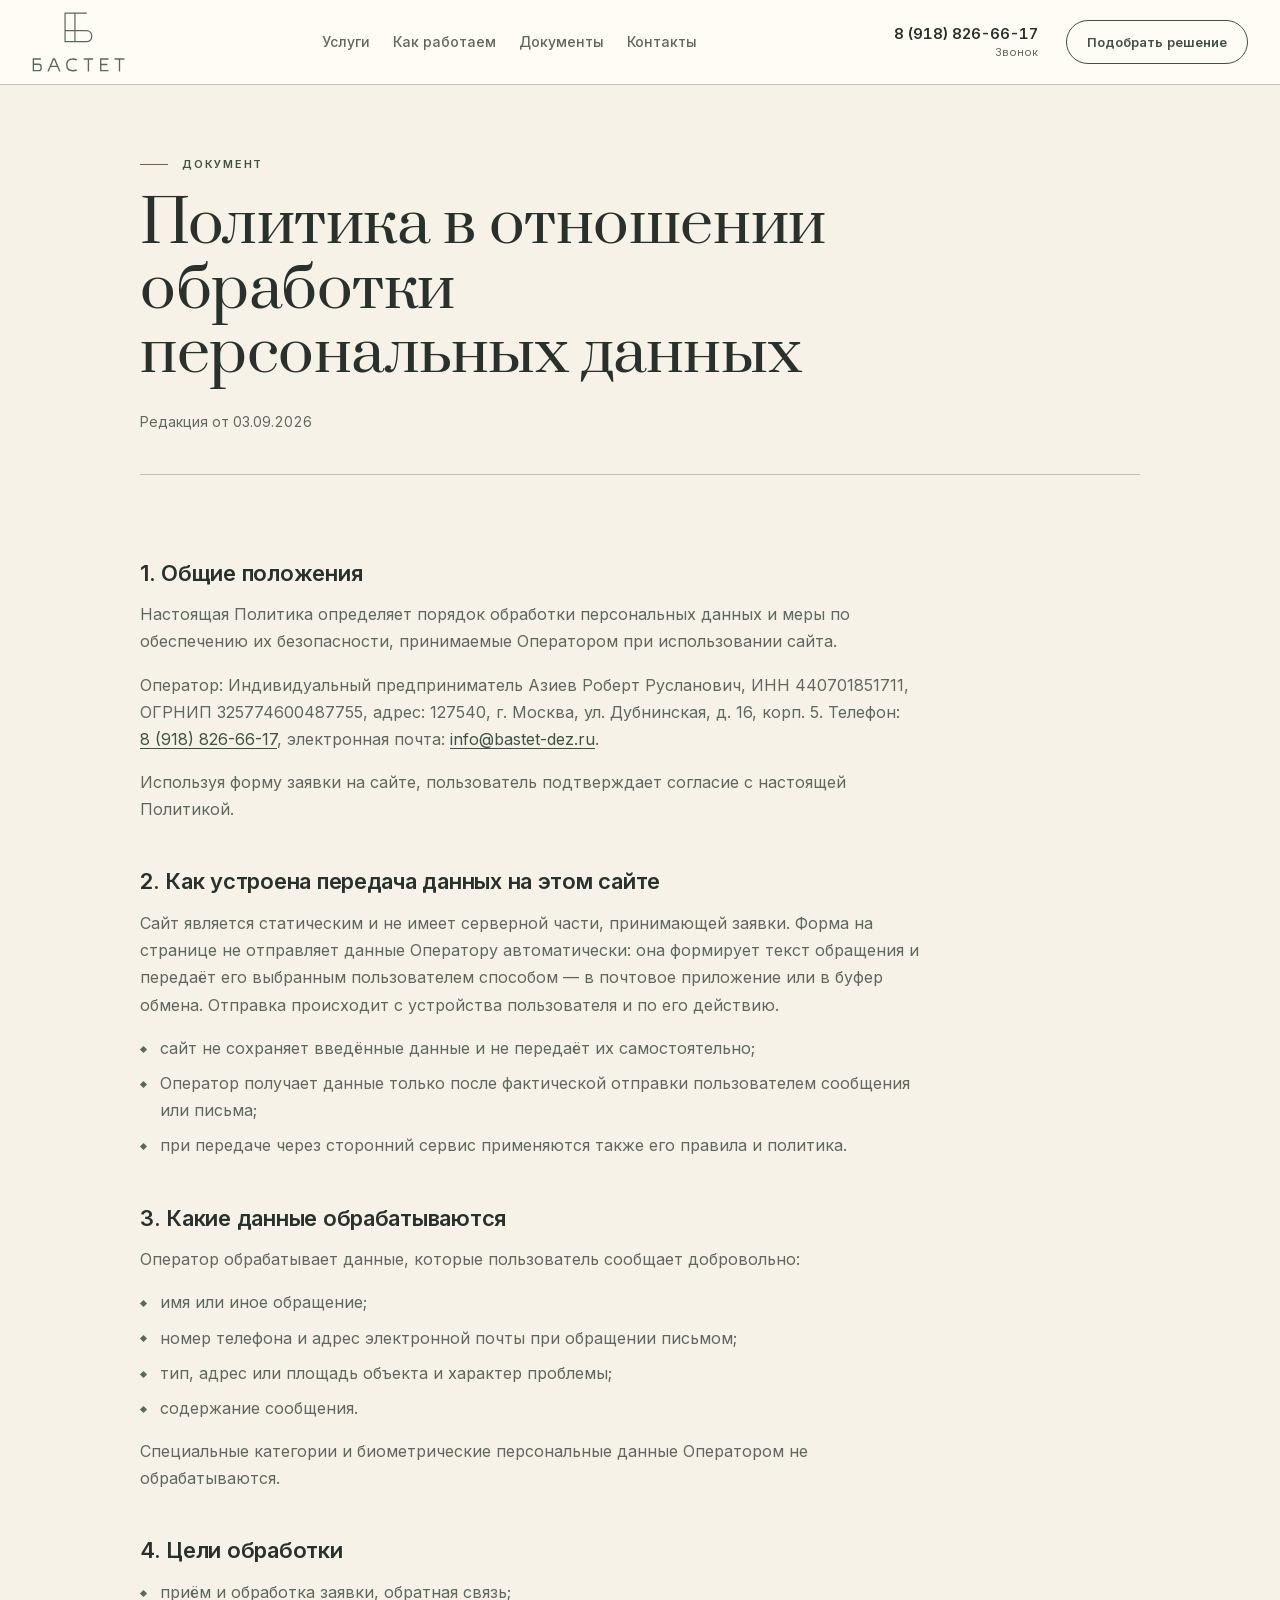
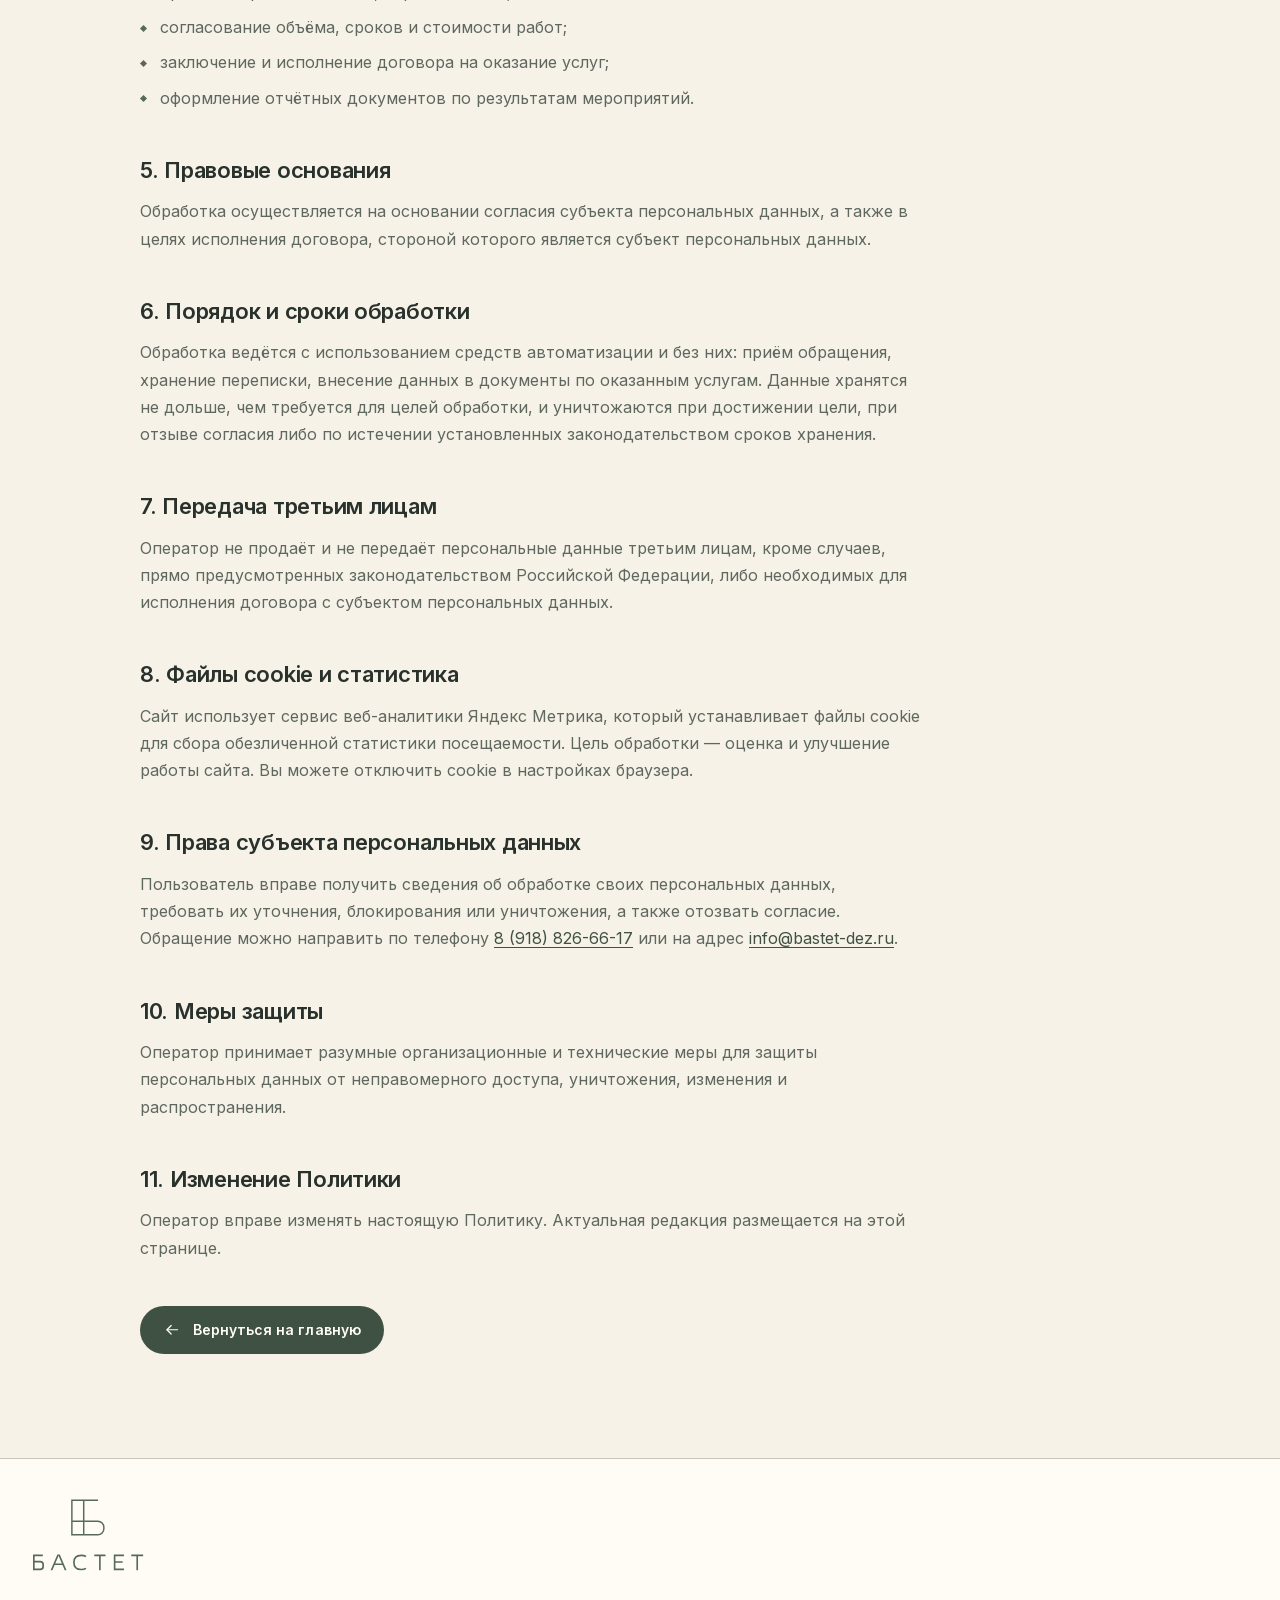
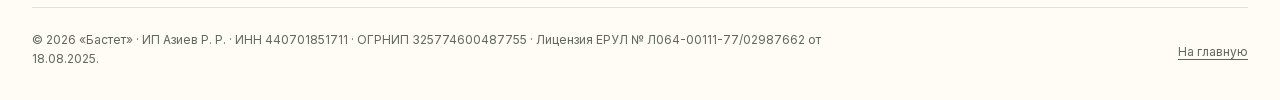
==== commit b60a79b6: "add Yandex.Metrika counter" ====
--- a/privacy.html
+++ b/privacy.html
@@ -15,6 +15,20 @@
   <link rel="preload" as="font" type="font/woff2" crossorigin href="assets/fonts/prata-regular-cyrillic.woff2">
   <link rel="stylesheet" href="css/fonts.css">
   <link rel="stylesheet" href="css/styles.css">
+
+<!-- Yandex.Metrika counter -->
+<script type="text/javascript">
+    (function(m,e,t,r,i,k,a){
+        m[i]=m[i]||function(){(m[i].a=m[i].a||[]).push(arguments)};
+        m[i].l=1*new Date();
+        for (var j = 0; j < document.scripts.length; j++) {if (document.scripts[j].src === r) { return; }}
+        k=e.createElement(t),a=e.getElementsByTagName(t)[0],k.async=1,k.src=r,a.parentNode.insertBefore(k,a)
+    })(window, document,'script','https://mc.yandex.ru/metrika/tag.js?id=113790542', 'ym');
+
+    ym(113790542, 'init', {ssr:true, webvisor:true, clickmap:true, ecommerce:"dataLayer", referrer: document.referrer, url: location.href, accurateTrackBounce:true, trackLinks:true});
+</script>
+<noscript><div><img src="https://mc.yandex.ru/watch/113790542" style="position:absolute; left:-9999px;" alt="" /></div></noscript>
+<!-- /Yandex.Metrika counter -->
 </head>
 <body class="legal-page">
 
@@ -96,7 +110,7 @@
         <p>Оператор не продаёт и не передаёт персональные данные третьим лицам, кроме случаев, прямо предусмотренных законодательством Российской Федерации, либо необходимых для исполнения договора с субъектом персональных данных.</p>
 
         <h2>8. Файлы cookie и статистика</h2>
-        <p>Сайт не устанавливает файлы cookie и не использует сервисы веб-аналитики. При подключении статистики Политика должна быть дополнена, а на сайте должно появиться соответствующее уведомление.</p>
+        <p>Сайт использует сервис веб-аналитики Яндекс Метрика, который устанавливает файлы cookie для сбора обезличенной статистики посещаемости. Цель обработки — оценка и улучшение работы сайта. Вы можете отключить cookie в настройках браузера.</p>
 
         <h2>9. Права субъекта персональных данных</h2>
         <p>Пользователь вправе получить сведения об обработке своих персональных данных, требовать их уточнения, блокирования или уничтожения, а также отозвать согласие. Обращение можно направить по телефону <a href="tel:+79188266617">8 (918) 826-66-17</a> или на адрес <a href="mailto:info@bastet-dez.ru">info@bastet-dez.ru</a>.</p>
